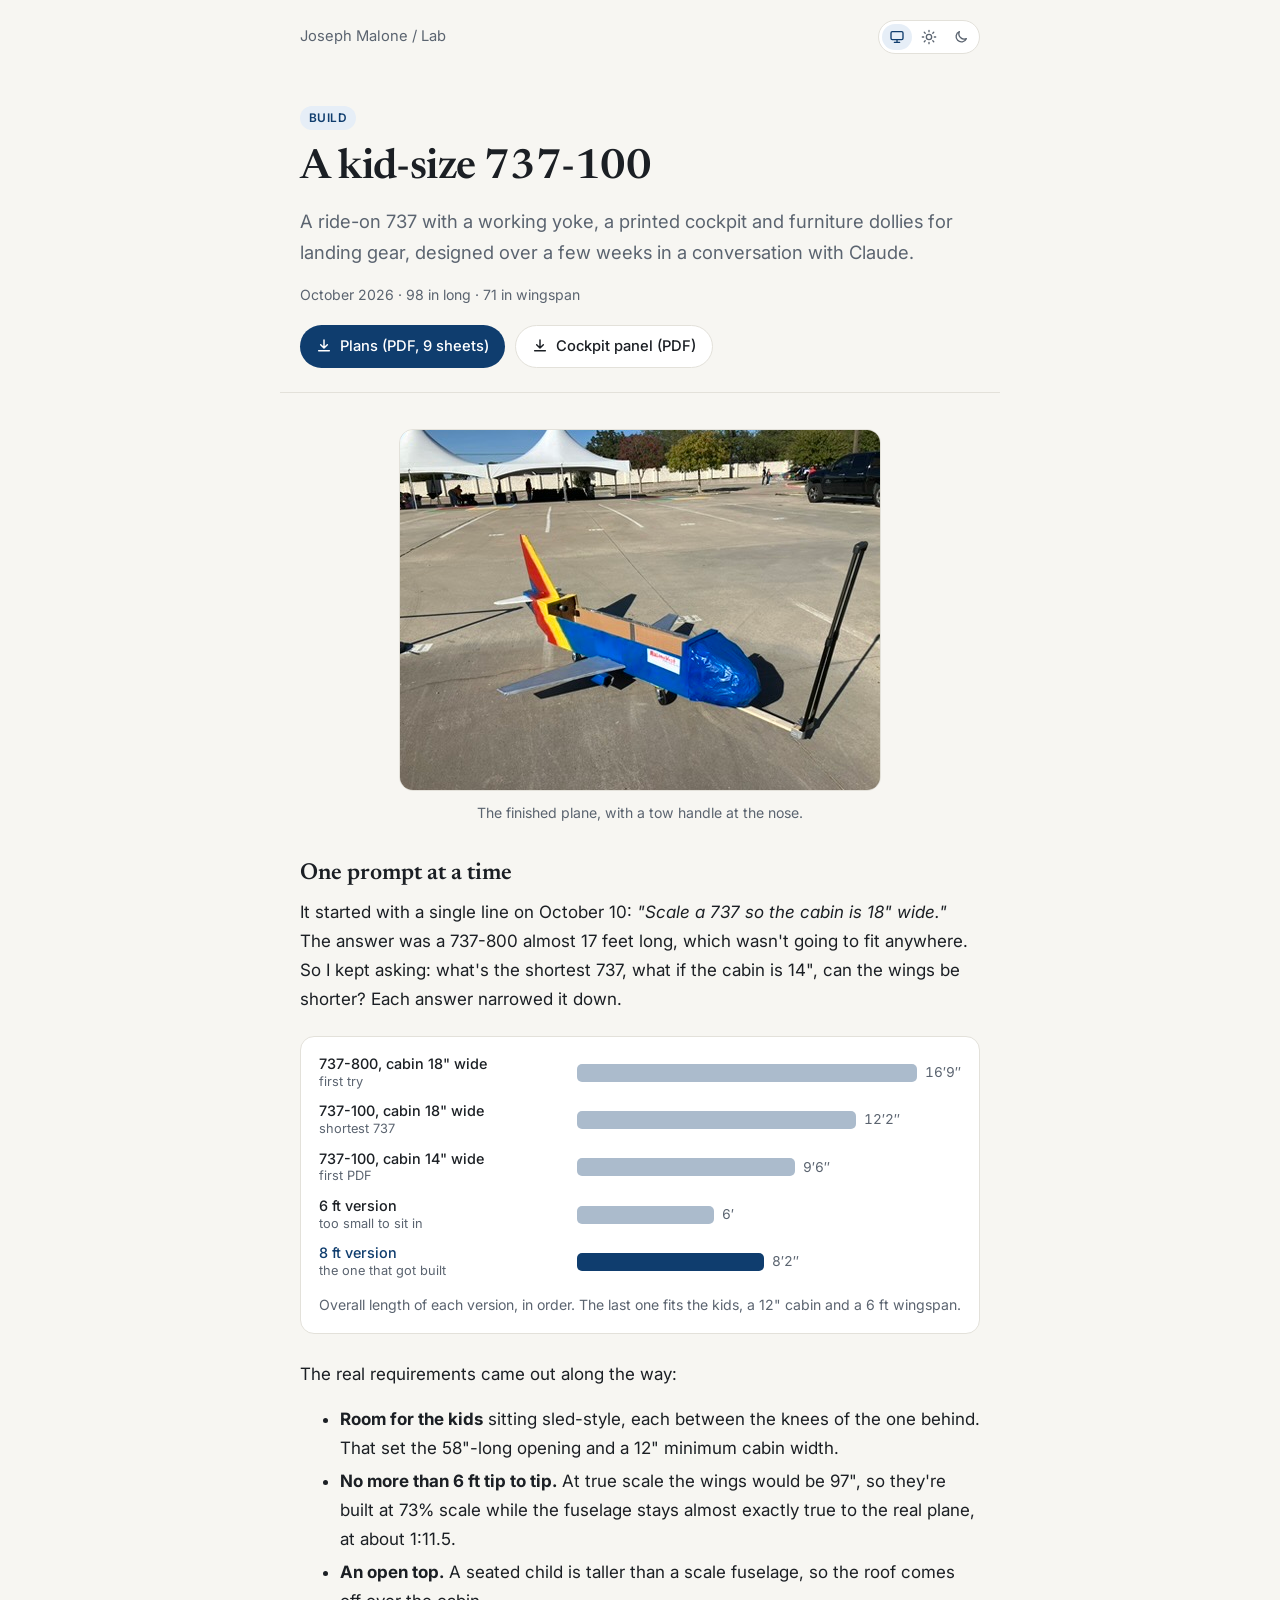
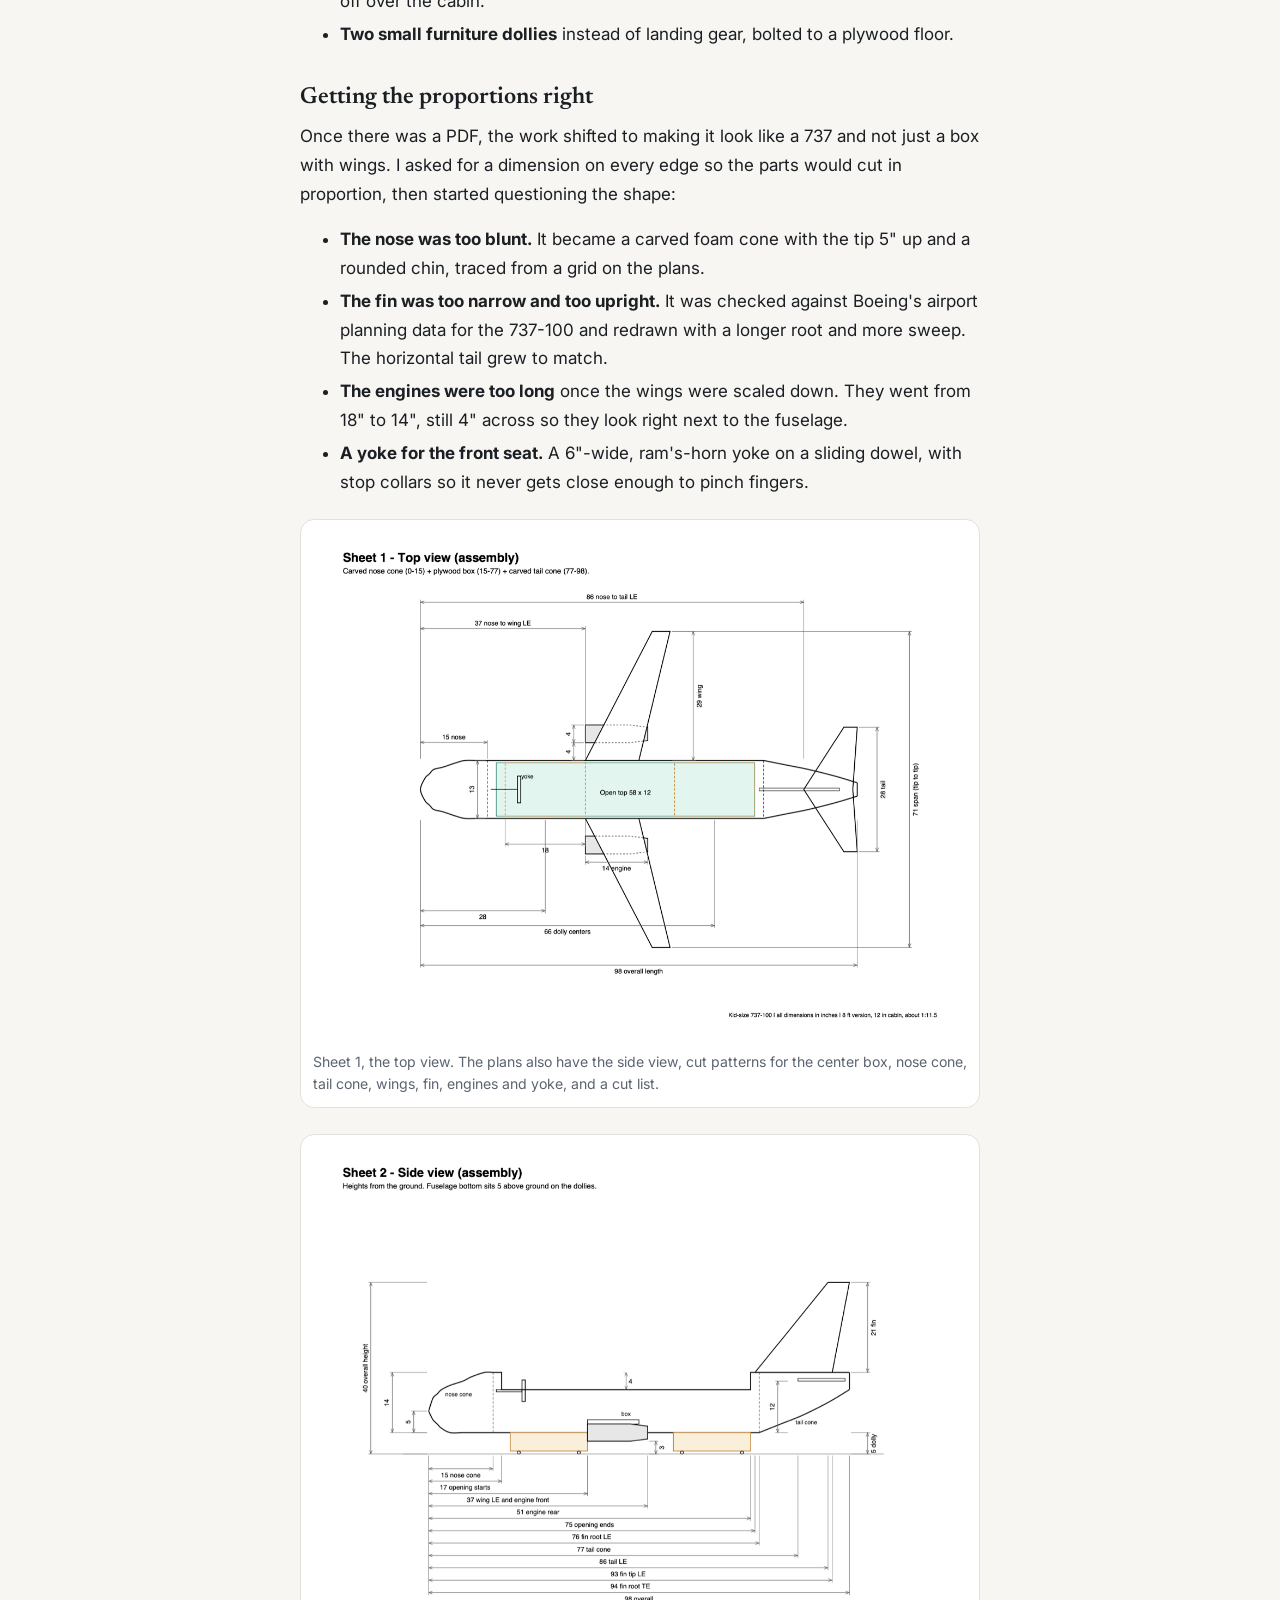
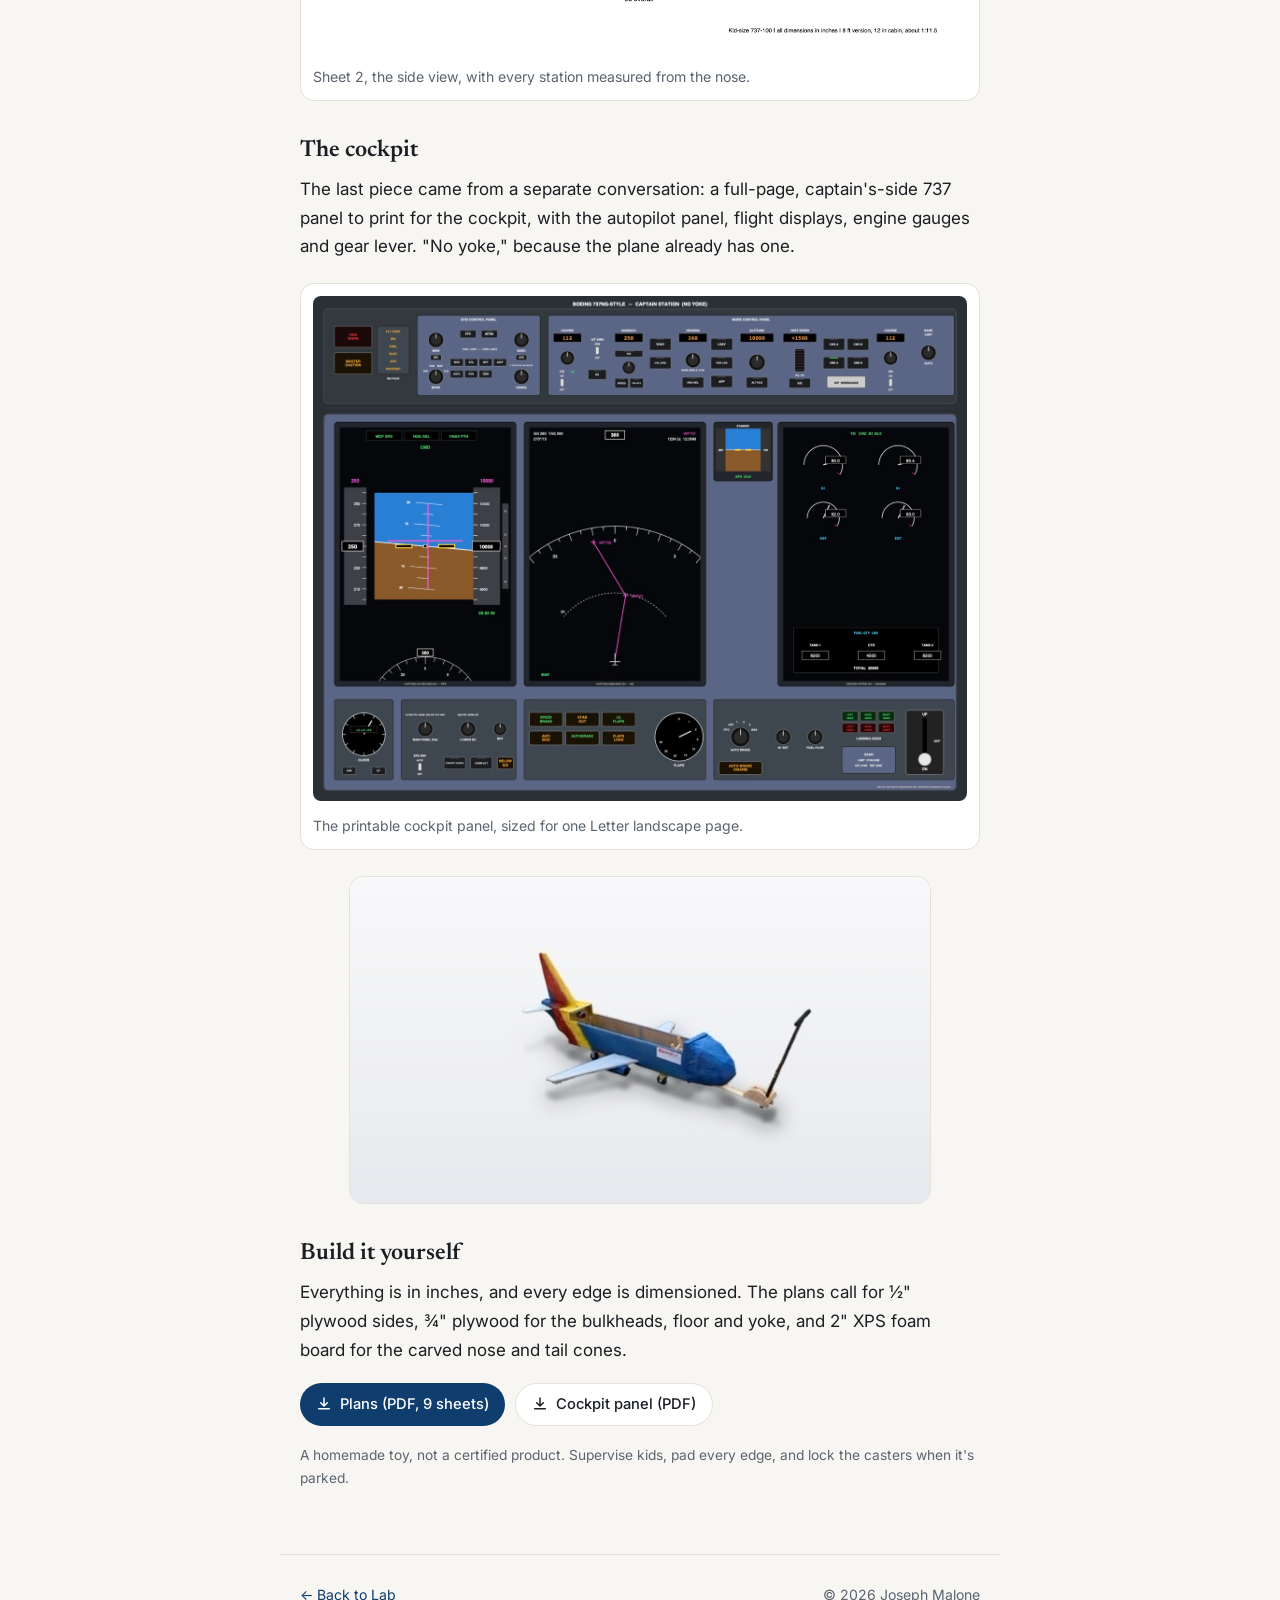
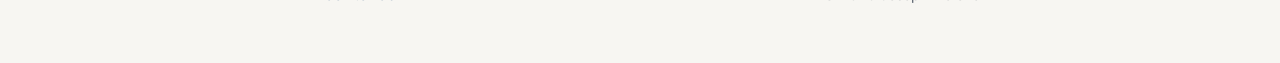
==== lab/737-kid-plane/index.html @ 70c7a02d "Add Lab entry: a kid-size 737-100 - Story of designing a ride-on 737-100 with Claude, from first pro" ====
<!doctype html>
<html lang="en">
<head>
<meta charset="utf-8">
<meta name="viewport" content="width=device-width, initial-scale=1">
<title>A kid-size 737-100 — Joseph Malone</title>
<meta name="description" content="Designing a rolling, ride-on 737-100 for kids in a conversation with Claude, from first prompt to 9-sheet plans to the finished plane.">
<link rel="canonical" href="https://josephmalone.com/lab/737-kid-plane/">
<meta property="og:type" content="article">
<meta property="og:title" content="A kid-size 737-100">
<meta property="og:description" content="Designing a rolling, ride-on 737-100 for kids in a conversation with Claude, from first prompt to 9-sheet plans to the finished plane.">
<meta property="og:url" content="https://josephmalone.com/lab/737-kid-plane/">
<meta property="og:image" content="https://josephmalone.com/lab/737-kid-plane/plane-lot.jpg">
<meta name="twitter:card" content="summary_large_image">
<meta name="theme-color" content="#0f3d6e">
<script>try{var t=localStorage.getItem("theme");if(t==="light"||t==="dark")document.documentElement.setAttribute("data-theme",t)}catch(e){}</script>
<script src="/theme.js" defer></script>
<link rel="icon" href="/favicon.ico" sizes="32x32">
<link rel="apple-touch-icon" href="/apple-touch-icon.png">
<link rel="preconnect" href="https://fonts.googleapis.com">
<link rel="preconnect" href="https://fonts.gstatic.com" crossorigin>
<link href="https://fonts.googleapis.com/css2?family=Newsreader:opsz,wght@6..72,500;6..72,600&family=Inter:wght@400;500;600&display=swap" rel="stylesheet">
<link rel="stylesheet" href="/lab/lab.css">
</head>
<body>

<nav class="wrap top"><span><a href="/">Joseph Malone</a> / <a href="/#lab">Lab</a></span><div data-theme-switch></div></nav>

<header class="wrap">
  <span class="tag">Build</span>
  <h1>A kid-size 737-100</h1>
  <p class="dek">A ride-on 737 with a working yoke, a printed cockpit and furniture dollies for landing gear, designed over a few weeks in a conversation with Claude.</p>
  <p class="meta">October 2026 · 98 in long · 71 in wingspan</p>
  <div class="btn-row">
    <a class="btn" href="/lab/737-kid-plane/737-100-kid-plane-8ft.pdf" download><svg viewBox="0 0 24 24" aria-hidden="true"><path d="M12 3v12m0 0-5-5m5 5 5-5M4 19h16" fill="none" stroke="currentColor" stroke-width="2.2" stroke-linecap="round" stroke-linejoin="round"/></svg>Plans (PDF, 9 sheets)</a>
    <a class="btn ghost" href="/lab/737-kid-plane/737-captain-panel.pdf" download><svg viewBox="0 0 24 24" aria-hidden="true"><path d="M12 3v12m0 0-5-5m5 5 5-5M4 19h16" fill="none" stroke="currentColor" stroke-width="2.2" stroke-linecap="round" stroke-linejoin="round"/></svg>Cockpit panel (PDF)</a>
  </div>
</header>

<article class="wrap">
  <figure class="photo">
    <img src="/lab/737-kid-plane/plane-lot.jpg" alt="The finished kid-size 737 on a parking lot: blue fuselage, a red, orange and yellow tail, grey wings and engines, an open cabin and a black tow handle at the nose" width="480" height="360">
    <figcaption>The finished plane, with a tow handle at the nose.</figcaption>
  </figure>

  <h2>One prompt at a time</h2>
  <p>It started with a single line on October 10: <em>"Scale a 737 so the cabin is 18" wide."</em> The answer was a 737-800 almost 17 feet long, which wasn't going to fit anywhere. So I kept asking: what's the shortest 737, what if the cabin is 14", can the wings be shorter? Each answer narrowed it down.</p>

  <figure class="fig">
    <div class="bars"><div class="bar-row"><span class="bar-label">737-800, cabin 18" wide<small>first try</small></span><span class="bar-track"><span class="bar" style="width:100.0%"></span><span class="bar-val">16′9″</span></span></div><div class="bar-row"><span class="bar-label">737-100, cabin 18" wide<small>shortest 737</small></span><span class="bar-track"><span class="bar" style="width:72.6%"></span><span class="bar-val">12′2″</span></span></div><div class="bar-row"><span class="bar-label">737-100, cabin 14" wide<small>first PDF</small></span><span class="bar-track"><span class="bar" style="width:56.7%"></span><span class="bar-val">9′6″</span></span></div><div class="bar-row"><span class="bar-label">6 ft version<small>too small to sit in</small></span><span class="bar-track"><span class="bar" style="width:35.8%"></span><span class="bar-val">6′</span></span></div><div class="bar-row final"><span class="bar-label">8 ft version<small>the one that got built</small></span><span class="bar-track"><span class="bar" style="width:48.8%"></span><span class="bar-val">8′2″</span></span></div></div>
    <figcaption>Overall length of each version, in order. The last one fits the kids, a 12" cabin and a 6 ft wingspan.</figcaption>
  </figure>

  <p>The real requirements came out along the way:</p>
  <ul>
    <li><strong>Room for the kids</strong> sitting sled-style, each between the knees of the one behind. That set the 58"-long opening and a 12" minimum cabin width.</li>
    <li><strong>No more than 6 ft tip to tip.</strong> At true scale the wings would be 97", so they're built at 73% scale while the fuselage stays almost exactly true to the real plane, at about 1:11.5.</li>
    <li><strong>An open top.</strong> A seated child is taller than a scale fuselage, so the roof comes off over the cabin.</li>
    <li><strong>Two small furniture dollies</strong> instead of landing gear, bolted to a plywood floor.</li>
  </ul>

  <h2>Getting the proportions right</h2>
  <p>Once there was a PDF, the work shifted to making it look like a 737 and not just a box with wings. I asked for a dimension on every edge so the parts would cut in proportion, then started questioning the shape:</p>
  <ul>
    <li><strong>The nose was too blunt.</strong> It became a carved foam cone with the tip 5" up and a rounded chin, traced from a grid on the plans.</li>
    <li><strong>The fin was too narrow and too upright.</strong> It was checked against Boeing's airport planning data for the 737-100 and redrawn with a longer root and more sweep. The horizontal tail grew to match.</li>
    <li><strong>The engines were too long</strong> once the wings were scaled down. They went from 18" to 14", still 4" across so they look right next to the fuselage.</li>
    <li><strong>A yoke for the front seat.</strong> A 6"-wide, ram's-horn yoke on a sliding dowel, with stop collars so it never gets close enough to pinch fingers.</li>
  </ul>

  <figure class="fig sheet">
    <img src="/lab/737-kid-plane/sheet-1.png" alt="Sheet 1 of the plans: top view of the kid-size 737 with every dimension in inches" width="1200" height="927" loading="lazy">
    <figcaption>Sheet 1, the top view. The plans also have the side view, cut patterns for the center box, nose cone, tail cone, wings, fin, engines and yoke, and a cut list.</figcaption>
  </figure>
  <figure class="fig sheet">
    <img src="/lab/737-kid-plane/sheet-2.png" alt="Sheet 2 of the plans: side view showing heights from the ground, the dollies and stations along the fuselage" width="1200" height="927" loading="lazy">
    <figcaption>Sheet 2, the side view, with every station measured from the nose.</figcaption>
  </figure>

  <h2>The cockpit</h2>
  <p>The last piece came from a separate conversation: a full-page, captain's-side 737 panel to print for the cockpit, with the autopilot panel, flight displays, engine gauges and gear lever. "No yoke," because the plane already has one.</p>
  <figure class="fig sheet">
    <img src="/lab/737-kid-plane/cockpit-panel.jpg" alt="Printable 737-style captain's instrument panel with autopilot controls, flight displays, engine gauges, flaps and landing gear lever" width="1400" height="1081" loading="lazy">
    <figcaption>The printable cockpit panel, sized for one Letter landscape page.</figcaption>
  </figure>

  <figure class="photo">
    <img src="/lab/737-kid-plane/plane-studio.jpg" alt="The finished kid-size 737 seen from above and behind, with the open cabin, wings, engines and tow handle" width="580" height="326" loading="lazy">
  </figure>

  <h2>Build it yourself</h2>
  <p>Everything is in inches, and every edge is dimensioned. The plans call for ½" plywood sides, ¾" plywood for the bulkheads, floor and yoke, and 2" XPS foam board for the carved nose and tail cones.</p>
  <div class="btn-row">
    <a class="btn" href="/lab/737-kid-plane/737-100-kid-plane-8ft.pdf" download><svg viewBox="0 0 24 24" aria-hidden="true"><path d="M12 3v12m0 0-5-5m5 5 5-5M4 19h16" fill="none" stroke="currentColor" stroke-width="2.2" stroke-linecap="round" stroke-linejoin="round"/></svg>Plans (PDF, 9 sheets)</a>
    <a class="btn ghost" href="/lab/737-kid-plane/737-captain-panel.pdf" download><svg viewBox="0 0 24 24" aria-hidden="true"><path d="M12 3v12m0 0-5-5m5 5 5-5M4 19h16" fill="none" stroke="currentColor" stroke-width="2.2" stroke-linecap="round" stroke-linejoin="round"/></svg>Cockpit panel (PDF)</a>
  </div>
  <p class="fine">A homemade toy, not a certified product. Supervise kids, pad every edge, and lock the casters when it's parked.</p>
</article>

<footer class="wrap">
  <a href="/#lab">← Back to Lab</a>
  <span>© 2026 Joseph Malone</span>
</footer>

</body>
</html>
---- lab/lab.css ----
/* Shared styles for every page under /lab/ */
:root{
  --bg:#f7f6f2; --surface:#ffffff; --ink:#1b1f24; --muted:#5b6470; --line:#e3e1da;
  --accent:#0f3d6e; --accent-ink:#ffffff; --accent-soft:#e6eef7; --code-bg:#efede6;
  --ok-bg:#e3f4e8; --ok-ink:#1d6b38; --ok-line:#8fcca3; --bad-bg:#fbe9e7; --bad-ink:#a3362b; --bad-line:#e3a59d;
}
:root{color-scheme:light}
:root[data-theme="dark"]{--bg:#111418;--surface:#181c21;--ink:#e8eaed;--muted:#9aa3ad;--line:#2a3038;--accent:#7fb2ea;--accent-ink:#0d1520;--accent-soft:#1a2633;--code-bg:#1b2027;--ok-bg:#173323;--ok-ink:#7fd39b;--ok-line:#2f6b45;--bad-bg:#3a1d1a;--bad-ink:#f19a8f;--bad-line:#7a3a32;color-scheme:dark}
@media (prefers-color-scheme: dark){:root:not([data-theme="light"]){--bg:#111418;--surface:#181c21;--ink:#e8eaed;--muted:#9aa3ad;--line:#2a3038;--accent:#7fb2ea;--accent-ink:#0d1520;--accent-soft:#1a2633;--code-bg:#1b2027;--ok-bg:#173323;--ok-ink:#7fd39b;--ok-line:#2f6b45;--bad-bg:#3a1d1a;--bad-ink:#f19a8f;--bad-line:#7a3a32;color-scheme:dark}}
*{box-sizing:border-box}
html{-webkit-text-size-adjust:100%}
body{margin:0;background:var(--bg);color:var(--ink);font:17px/1.7 Inter,system-ui,-apple-system,"Segoe UI",Roboto,sans-serif;-webkit-font-smoothing:antialiased}
a{color:var(--accent);text-decoration:none}
a:hover{text-decoration:underline}
.wrap{max-width:720px;margin:0 auto;padding:0 20px}
h1,h2,h3{font-family:Newsreader,Georgia,serif;font-weight:600;line-height:1.2;margin:0}

.top{display:flex;justify-content:space-between;align-items:center;gap:12px;padding-top:20px;padding-bottom:8px;font-size:.92rem;color:var(--muted)}
.top a{color:var(--muted)}
.top a:hover{color:var(--accent)}

header.wrap{padding-top:40px;padding-bottom:24px;border-bottom:1px solid var(--line)}
.tag{display:inline-block;font-size:.74rem;font-weight:600;letter-spacing:.04em;text-transform:uppercase;padding:2px 9px;border-radius:999px;background:var(--accent-soft);color:var(--accent);margin-bottom:14px}
header h1{font-size:clamp(1.9rem,5vw,2.6rem);letter-spacing:-.01em}
.dek{font-size:1.15rem;color:var(--muted);margin:12px 0 0}
.meta{font-size:.88rem;color:var(--muted);margin-top:14px}

article.wrap{padding-top:12px;padding-bottom:48px}
article h2{font-size:1.45rem;margin:36px 0 10px}
article p,article ul,article ol{margin:0 0 16px}
article li{margin:4px 0}
article code{font:.88em ui-monospace,SFMono-Regular,Menlo,monospace;background:var(--code-bg);padding:1px 6px;border-radius:5px}
article blockquote{margin:0 0 16px;padding:4px 0 4px 18px;border-left:3px solid var(--accent);color:var(--muted)}

footer.wrap{padding-top:28px;padding-bottom:56px;border-top:1px solid var(--line);color:var(--muted);font-size:.88rem;display:flex;justify-content:space-between;flex-wrap:wrap;gap:8px}

/* Buttons */
.btn{display:inline-flex;align-items:center;gap:8px;margin-top:18px;padding:8px 16px;border-radius:999px;background:var(--accent);color:var(--accent-ink);font-size:.92rem;font-weight:500}
.btn:hover{text-decoration:none;opacity:.9}
.btn svg{width:16px;height:16px;fill:currentColor}

/* Figures */
.fig{margin:22px 0 26px;padding:18px;background:var(--surface);border:1px solid var(--line);border-radius:14px}
.fig figcaption{margin-top:14px;font-size:.88rem;line-height:1.55;color:var(--muted)}

/* Figure: candidate intersection */
.fig1{display:flex;flex-wrap:wrap;gap:22px;align-items:center}
.sgrid{width:100%;max-width:250px;flex:0 0 auto}
.sgrid .cell{fill:var(--surface);stroke:var(--line);stroke-width:1}
.sgrid .hl-row,.sgrid .hl-col,.sgrid .hl-box{fill:color-mix(in srgb,var(--accent) 16%,var(--surface))}
.sgrid .hl-box.hl-row,.sgrid .hl-box.hl-col{fill:color-mix(in srgb,var(--accent) 26%,var(--surface))}
.sgrid .target{fill:var(--accent);stroke:var(--accent)}
.sgrid .thick{stroke:var(--ink);stroke-width:2;opacity:.7}
.sgrid text{font:600 15px Inter,system-ui,sans-serif;text-anchor:middle;fill:var(--ink)}
.sgrid .q{fill:var(--accent-ink);font-size:17px}
.sets{flex:1 1 220px;display:flex;flex-direction:column;gap:12px}
.set .lbl{display:block;font-size:.78rem;text-transform:uppercase;letter-spacing:.06em;color:var(--muted);margin-bottom:5px}
.chips{display:flex;gap:6px;flex-wrap:wrap}
.chip{display:inline-grid;place-items:center;width:30px;height:30px;border-radius:8px;border:1px solid var(--line);font-weight:600;font-size:.95rem;color:var(--muted);background:var(--bg)}
.chip.keep{background:var(--accent);border-color:var(--accent);color:var(--accent-ink)}
.result{padding-top:12px;border-top:1px dashed var(--line);font-size:.98rem}
.result .chip{width:26px;height:26px;margin:0 2px;vertical-align:middle}

/* Figure: flow */
.flow{list-style:none;margin:0;padding:0;counter-reset:none}
.flow .node{display:flex;gap:14px;align-items:flex-start;position:relative;padding:12px 14px;border:1px solid var(--line);border-radius:12px;background:var(--bg);margin:0}
.flow .node + .node{margin-top:22px}
.flow .node + .node::before{content:"";position:absolute;left:28px;top:-23px;height:22px;border-left:2px solid var(--line)}
.flow .node + .node::after{content:"";position:absolute;left:24px;top:-7px;border:5px solid transparent;border-top-color:var(--line)}
.flow .n{flex:0 0 auto;display:grid;place-items:center;width:28px;height:28px;border-radius:50%;background:var(--accent-soft);color:var(--accent);font-weight:600;font-size:.88rem}
.flow .node > div{font-size:.95rem;line-height:1.55}
.flow .stuck{border-color:var(--accent)}
.branch{display:block;width:max-content;max-width:100%;margin-top:7px;padding:2px 10px;border-radius:999px;font-size:.82rem;font-weight:600}
.branch.ok{background:var(--ok-bg);color:var(--ok-ink)}
.branch.bad{background:var(--bad-bg);color:var(--bad-ink)}
.branch.loop{background:var(--accent-soft);color:var(--accent)}

/* Figure: search tree */
.tree{width:100%;max-width:520px;height:auto;display:block;margin:0 auto}
.tree .edges path{fill:none;stroke:var(--muted);stroke-width:1.6}
.tree .ahead{fill:var(--muted)}
.tree .lbls text{font:500 13px Inter,system-ui,sans-serif;fill:var(--muted)}
.tree .tn{fill:var(--bg);stroke:var(--line);stroke-width:1.5}
.tree .tn.stuck{stroke:var(--accent)}
.tree .tn.bad{fill:var(--bad-bg);stroke:var(--bad-line)}
.tree .tn.ok{fill:var(--ok-bg);stroke:var(--ok-line)}
.tree .nodes text{font:600 14px Inter,system-ui,sans-serif;text-anchor:middle;fill:var(--ink)}

/* Tables */
.table-wrap{overflow-x:auto;margin:0 0 16px;border:1px solid var(--line);border-radius:12px}
table{width:100%;border-collapse:collapse;font-size:.9rem;font-variant-numeric:tabular-nums}
th,td{padding:9px 12px;text-align:left;white-space:nowrap;border-bottom:1px solid var(--line)}
th{font-weight:600;font-size:.8rem;text-transform:uppercase;letter-spacing:.04em;color:var(--muted);background:var(--surface)}
tbody tr:last-child td{border-bottom:none}
td.ok{color:var(--ok-ink);font-weight:600}
td.bad{color:var(--bad-ink);font-weight:600}

/* Photos and plan sheets */
.btn-row{display:flex;flex-wrap:wrap;gap:10px;margin-top:18px}
.btn-row .btn{margin-top:0}
.btn.ghost{background:var(--surface);color:var(--ink);border:1px solid var(--line)}
.btn.ghost:hover{border-color:var(--accent);color:var(--accent);opacity:1}
.photo{margin:24px 0 28px;text-align:center}
.photo img{display:block;width:auto;max-width:100%;height:auto;margin:0 auto;border-radius:14px;border:1px solid var(--line)}
.photo figcaption{margin-top:10px;font-size:.88rem;color:var(--muted)}
.fig.sheet{padding:12px}
.fig.sheet img{display:block;width:100%;height:auto;border-radius:8px;background:#fff}
.fine{font-size:.86rem;color:var(--muted);margin-top:18px}

/* Bar chart */
.bars{display:flex;flex-direction:column;gap:12px}
.bar-row{display:grid;grid-template-columns:minmax(150px,38%) 1fr;gap:14px;align-items:center}
.bar-label{font-size:.9rem;font-weight:500;line-height:1.3}
.bar-label small{display:block;font-weight:400;font-size:.8rem;color:var(--muted)}
.bar-track{display:flex;align-items:center;gap:8px}
.bar{display:block;height:18px;border-radius:5px;background:color-mix(in srgb,var(--accent) 35%,var(--surface))}
.bar-row.final .bar{background:var(--accent)}
.bar-row.final .bar-label{color:var(--accent)}
.bar-val{font-size:.85rem;font-variant-numeric:tabular-nums;color:var(--muted);white-space:nowrap}
@media (max-width:520px){.bar-row{grid-template-columns:1fr;gap:4px}}
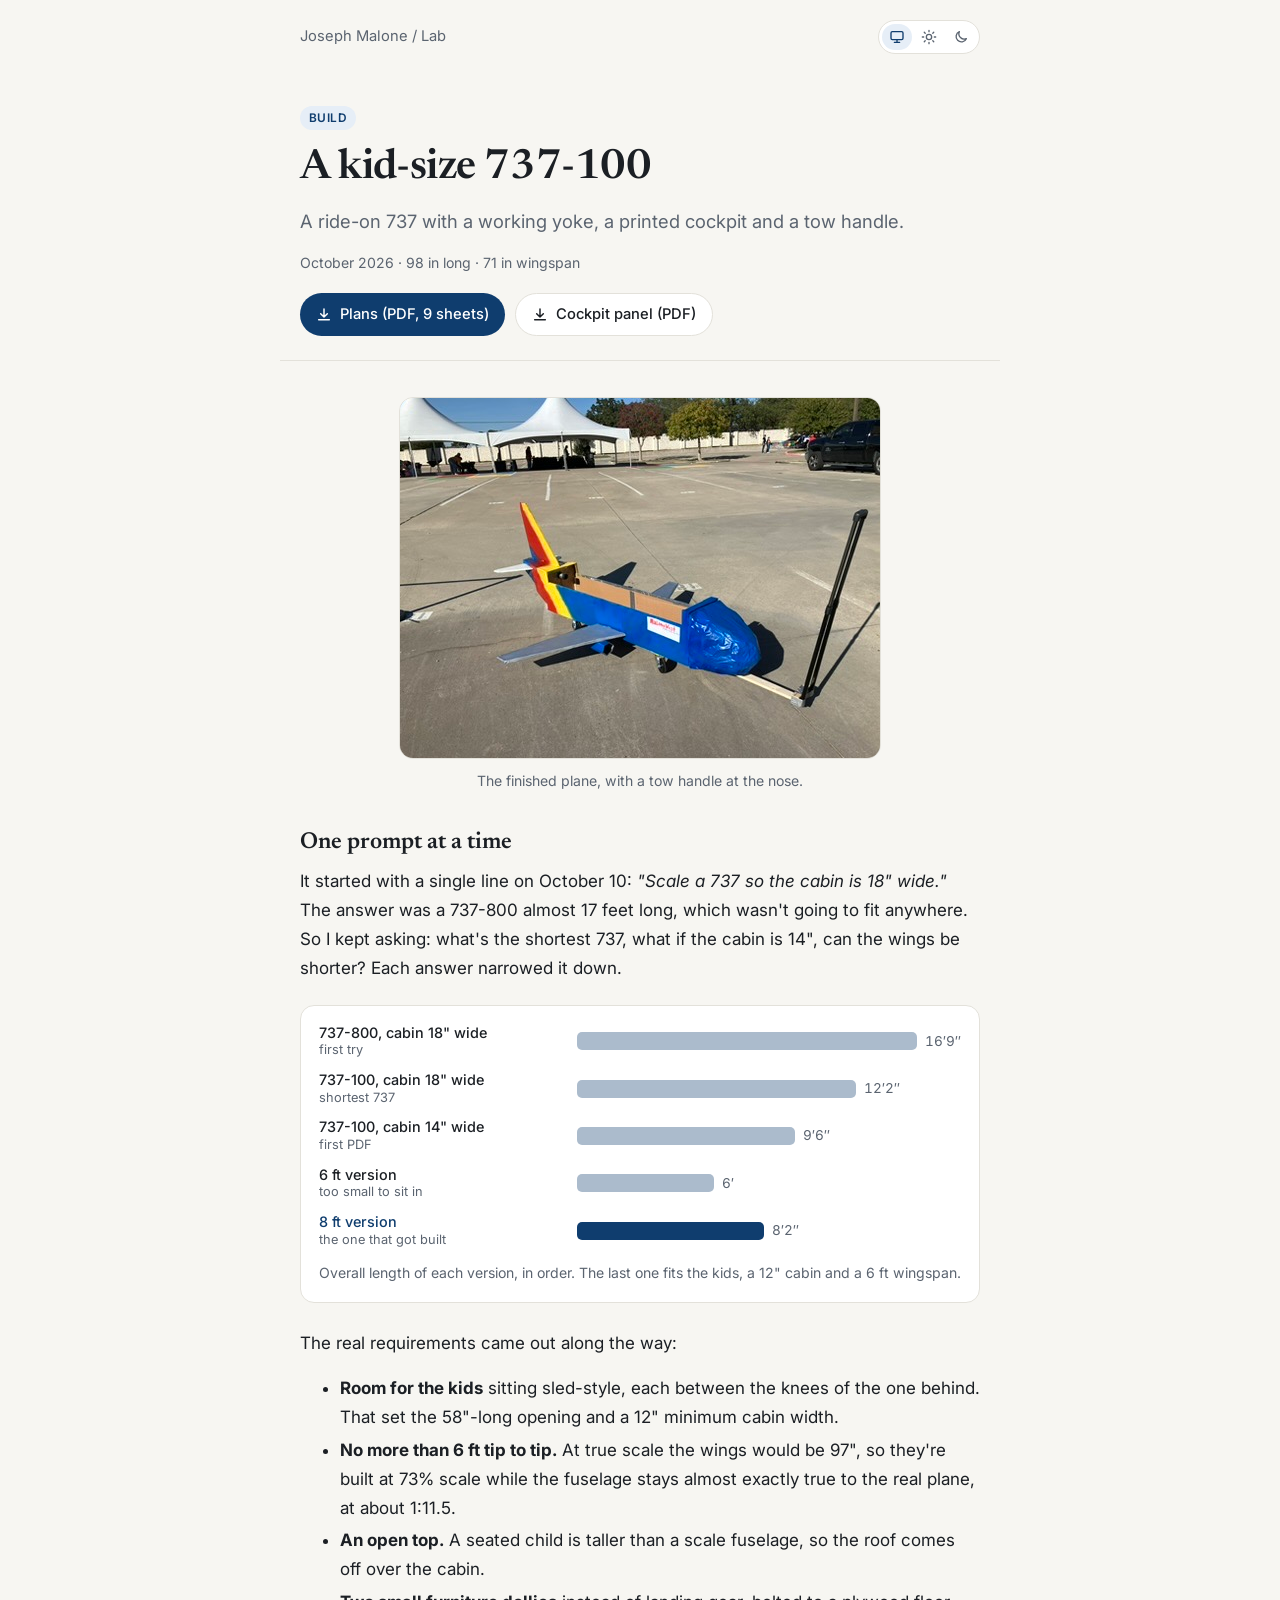
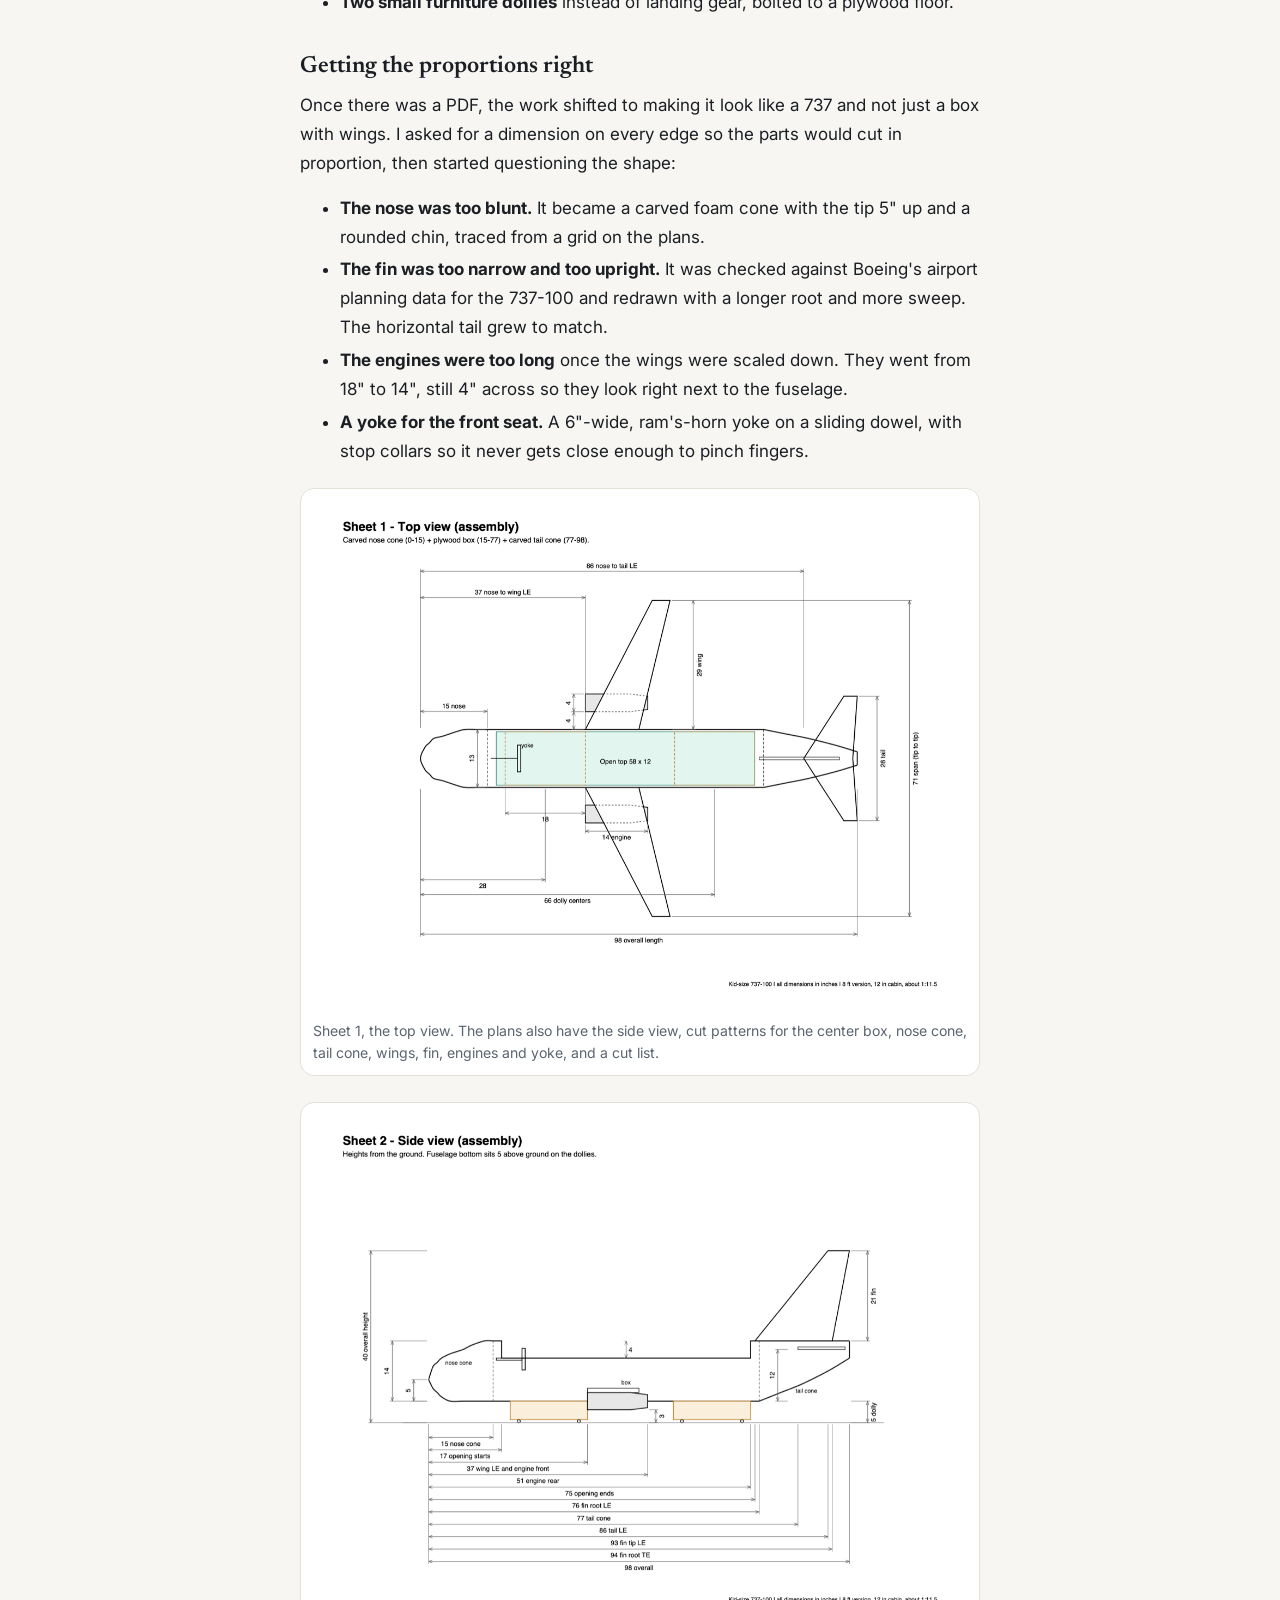
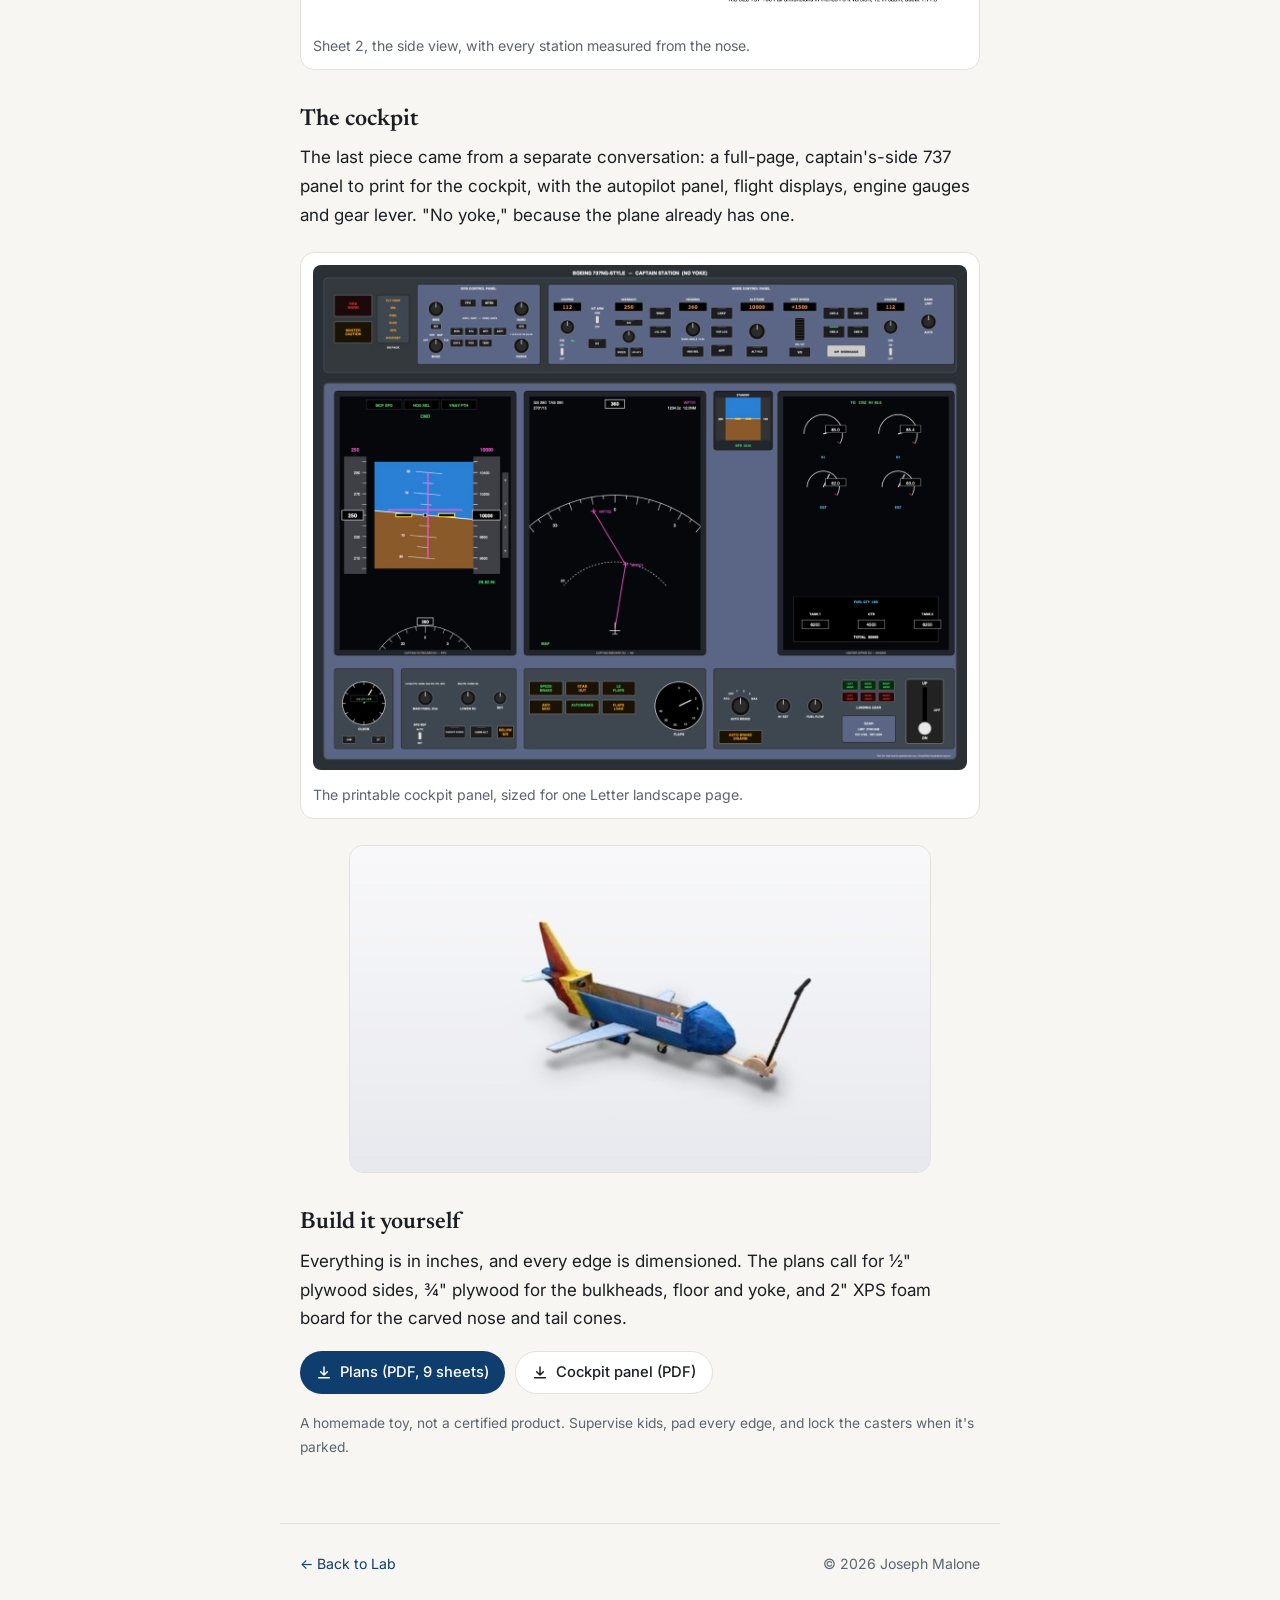
==== commit 5ea19cd4: "737 page: subtitle mentions the tow handle Co-Authored-By: Claude Opus 5.5 <noreply@anthropic.com>" ====
--- a/lab/737-kid-plane/index.html
+++ b/lab/737-kid-plane/index.html
@@ -29,7 +29,7 @@
 <header class="wrap">
   <span class="tag">Build</span>
   <h1>A kid-size 737-100</h1>
-  <p class="dek">A ride-on 737 with a working yoke, a printed cockpit and furniture dollies for landing gear, designed over a few weeks in a conversation with Claude.</p>
+  <p class="dek">A ride-on 737 with a working yoke, a printed cockpit and a tow handle.</p>
   <p class="meta">October 2026 · 98 in long · 71 in wingspan</p>
   <div class="btn-row">
     <a class="btn" href="/lab/737-kid-plane/737-100-kid-plane-8ft.pdf" download><svg viewBox="0 0 24 24" aria-hidden="true"><path d="M12 3v12m0 0-5-5m5 5 5-5M4 19h16" fill="none" stroke="currentColor" stroke-width="2.2" stroke-linecap="round" stroke-linejoin="round"/></svg>Plans (PDF, 9 sheets)</a>
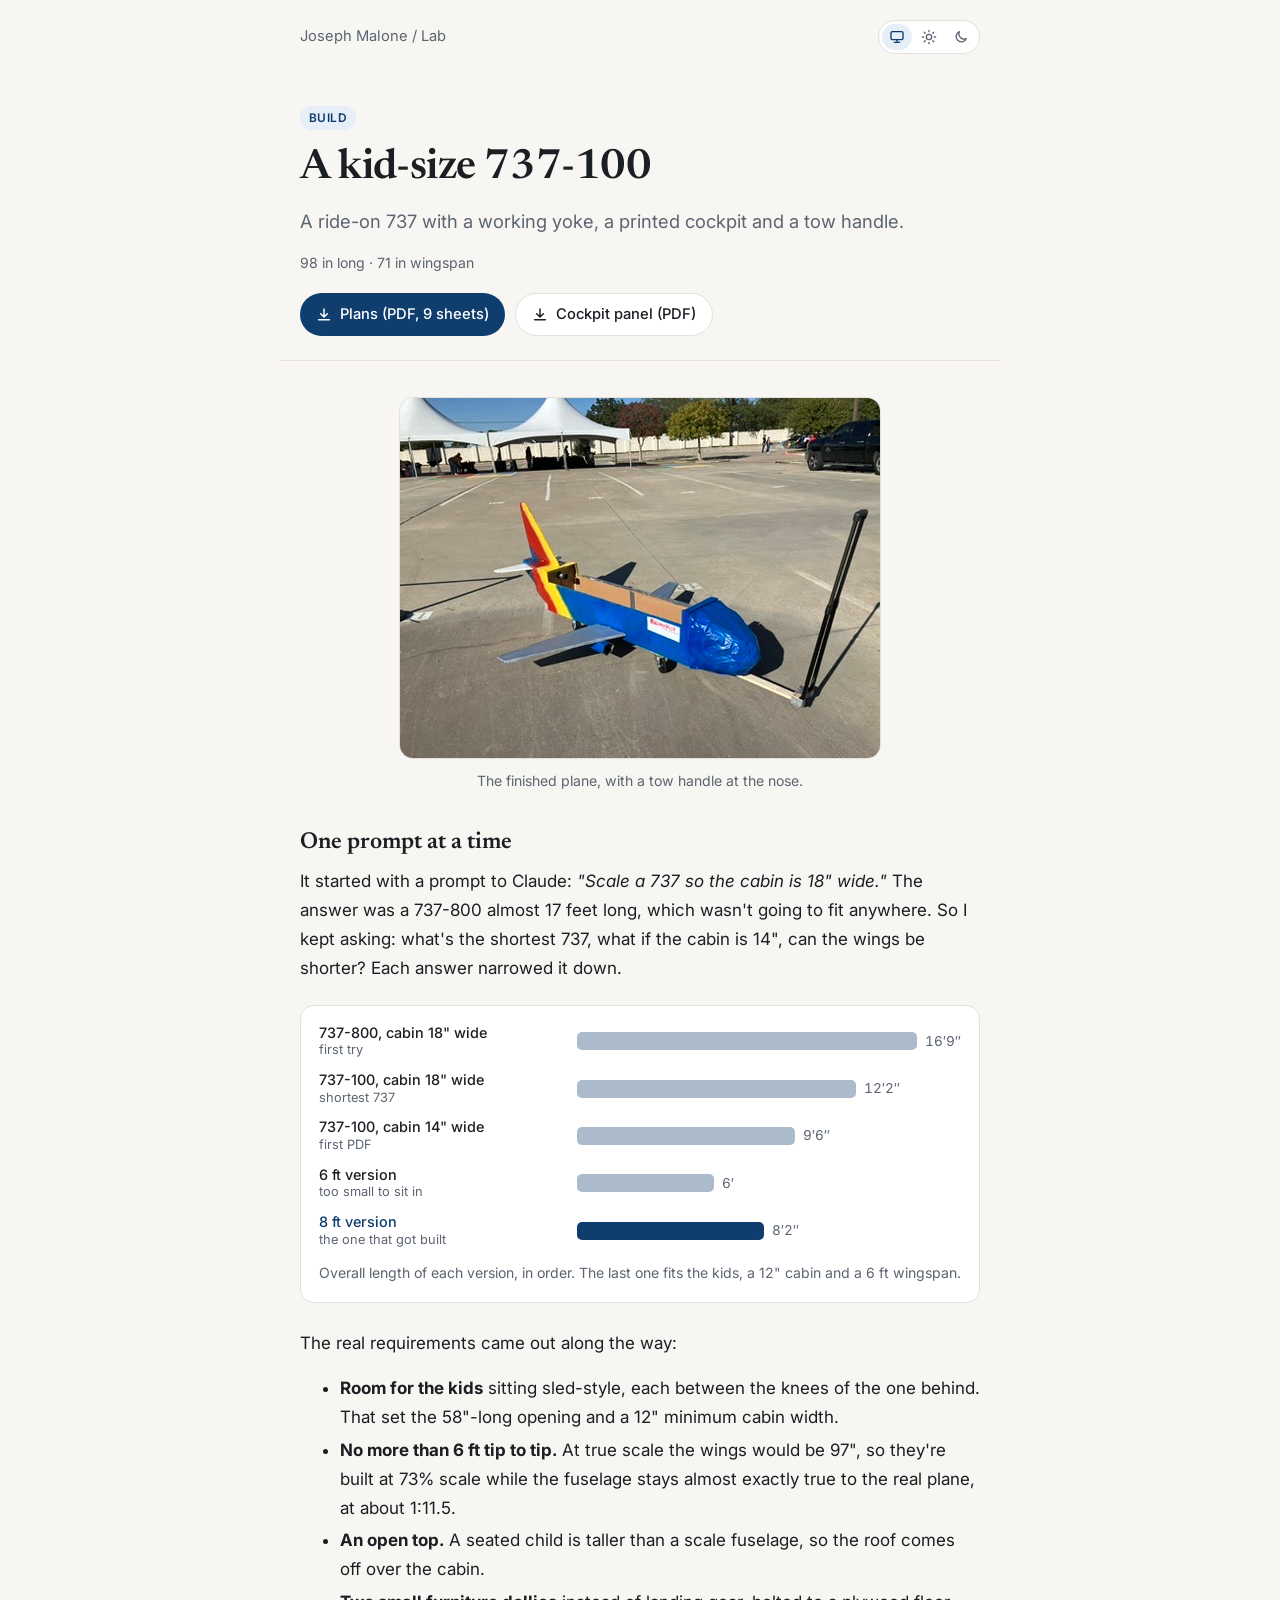
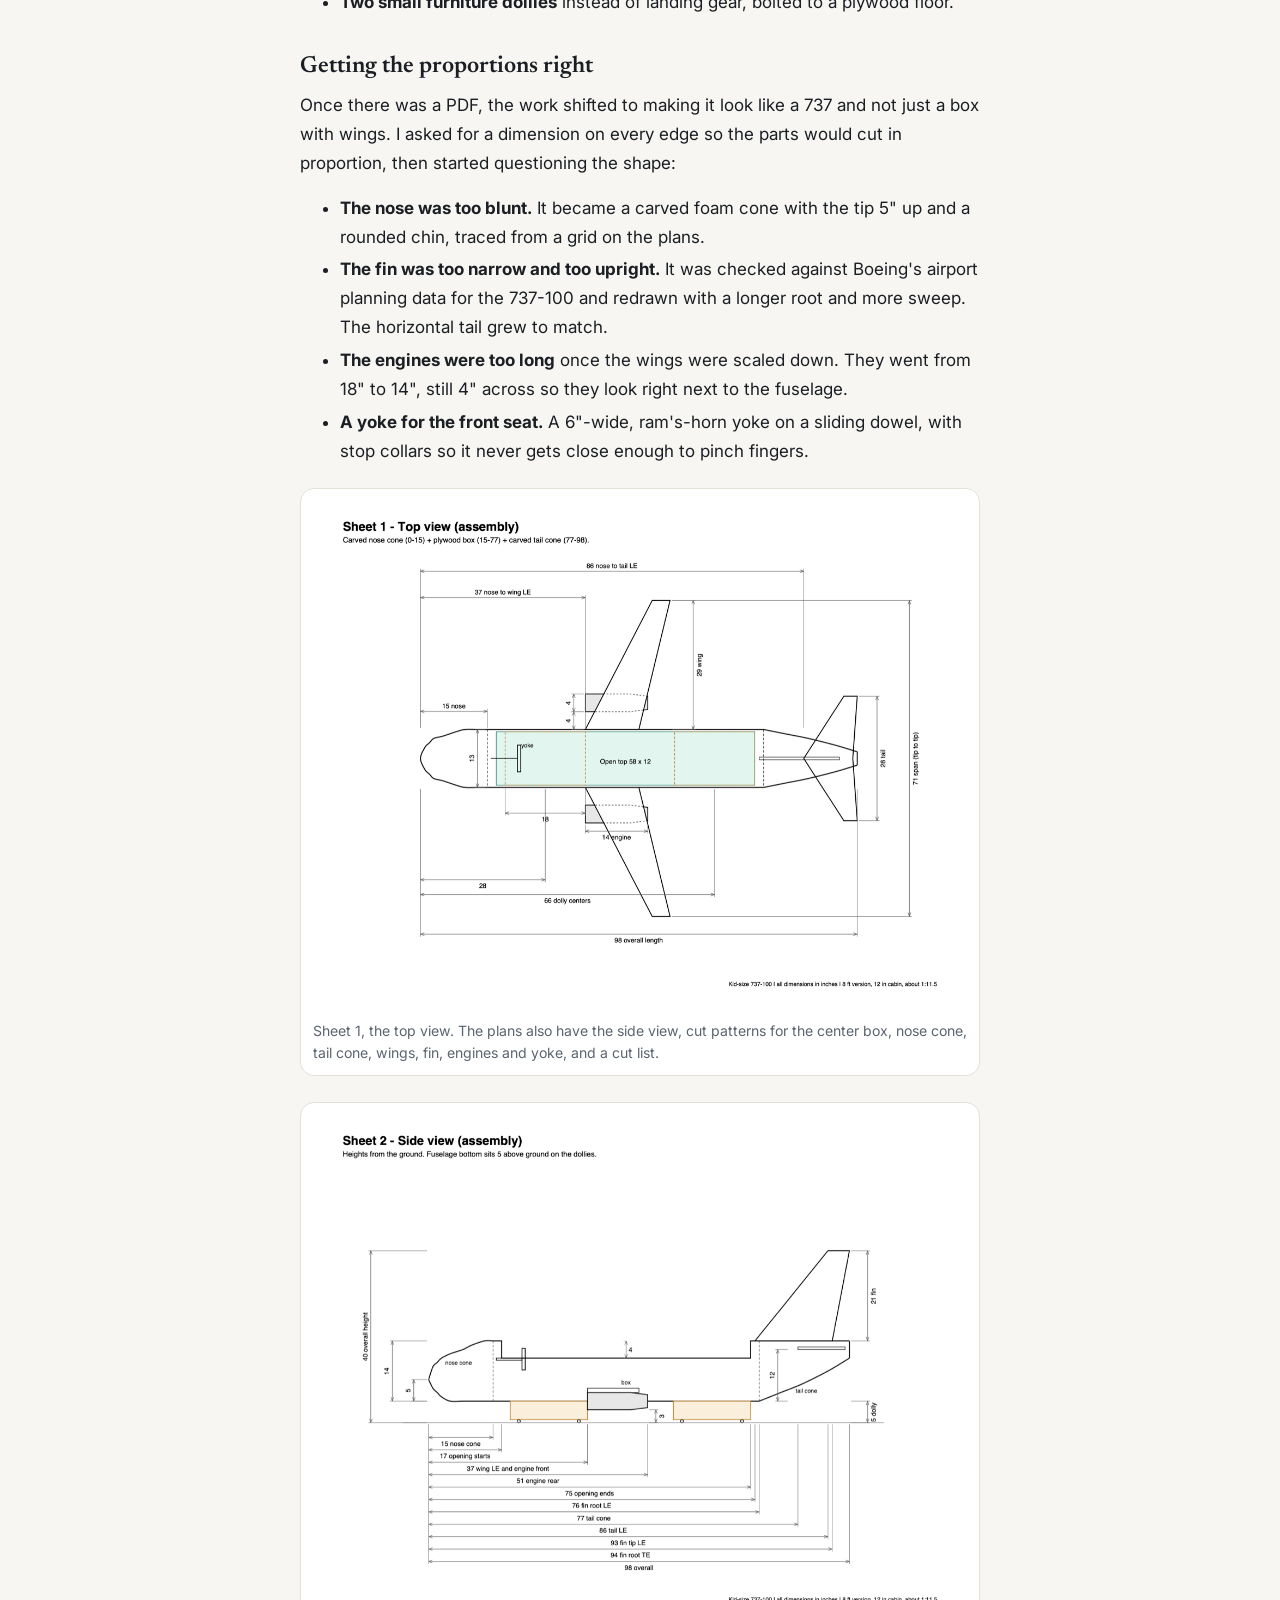
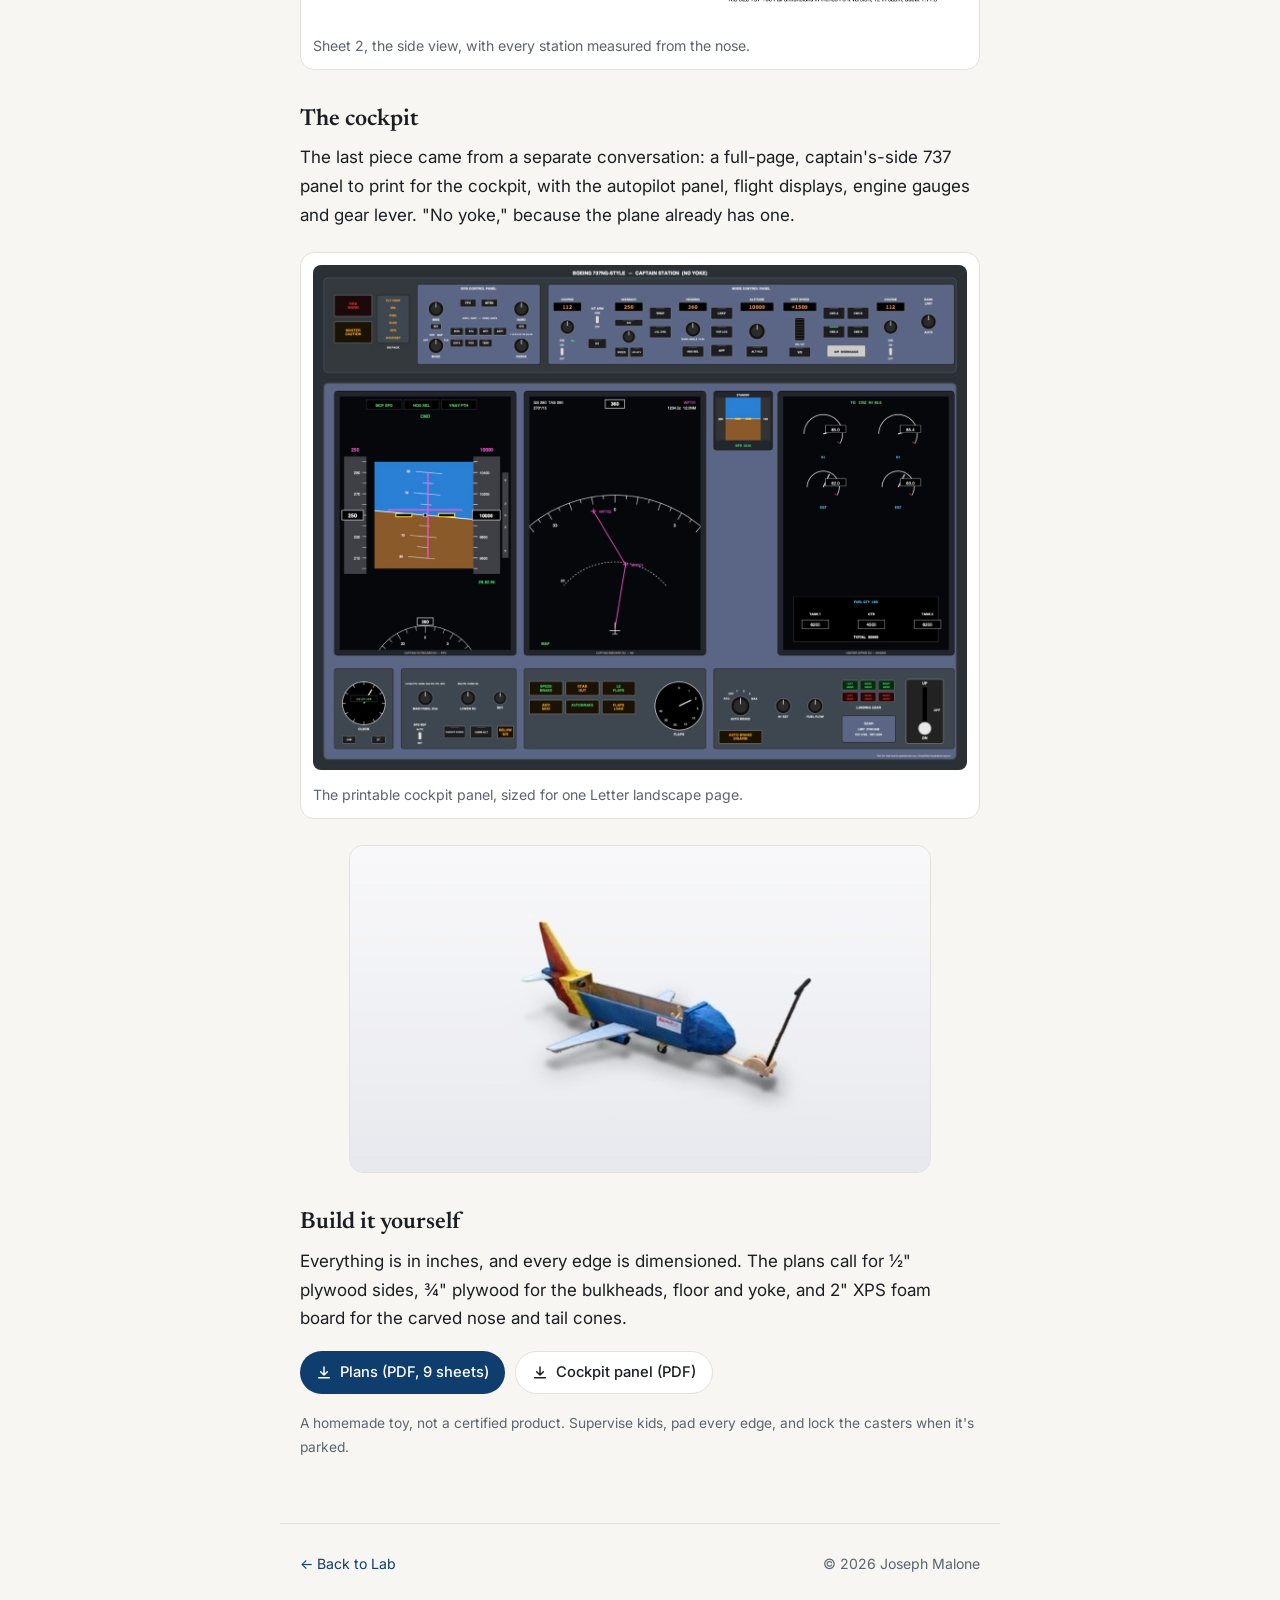
==== commit 28c8b589: "Drop dates from Lab articles; 737 opens with the prompt to Claude Co-Authored-By: Claude Opus 5.5 <n" ====
--- a/lab/737-kid-plane/index.html
+++ b/lab/737-kid-plane/index.html
@@ -30,7 +30,7 @@
   <span class="tag">Build</span>
   <h1>A kid-size 737-100</h1>
   <p class="dek">A ride-on 737 with a working yoke, a printed cockpit and a tow handle.</p>
-  <p class="meta">October 2026 · 98 in long · 71 in wingspan</p>
+  <p class="meta">98 in long · 71 in wingspan</p>
   <div class="btn-row">
     <a class="btn" href="/lab/737-kid-plane/737-100-kid-plane-8ft.pdf" download><svg viewBox="0 0 24 24" aria-hidden="true"><path d="M12 3v12m0 0-5-5m5 5 5-5M4 19h16" fill="none" stroke="currentColor" stroke-width="2.2" stroke-linecap="round" stroke-linejoin="round"/></svg>Plans (PDF, 9 sheets)</a>
     <a class="btn ghost" href="/lab/737-kid-plane/737-captain-panel.pdf" download><svg viewBox="0 0 24 24" aria-hidden="true"><path d="M12 3v12m0 0-5-5m5 5 5-5M4 19h16" fill="none" stroke="currentColor" stroke-width="2.2" stroke-linecap="round" stroke-linejoin="round"/></svg>Cockpit panel (PDF)</a>
@@ -44,7 +44,7 @@
   </figure>
 
   <h2>One prompt at a time</h2>
-  <p>It started with a single line on October 10: <em>"Scale a 737 so the cabin is 18" wide."</em> The answer was a 737-800 almost 17 feet long, which wasn't going to fit anywhere. So I kept asking: what's the shortest 737, what if the cabin is 14", can the wings be shorter? Each answer narrowed it down.</p>
+  <p>It started with a prompt to Claude: <em>"Scale a 737 so the cabin is 18" wide."</em> The answer was a 737-800 almost 17 feet long, which wasn't going to fit anywhere. So I kept asking: what's the shortest 737, what if the cabin is 14", can the wings be shorter? Each answer narrowed it down.</p>
 
   <figure class="fig">
     <div class="bars"><div class="bar-row"><span class="bar-label">737-800, cabin 18" wide<small>first try</small></span><span class="bar-track"><span class="bar" style="width:100.0%"></span><span class="bar-val">16′9″</span></span></div><div class="bar-row"><span class="bar-label">737-100, cabin 18" wide<small>shortest 737</small></span><span class="bar-track"><span class="bar" style="width:72.6%"></span><span class="bar-val">12′2″</span></span></div><div class="bar-row"><span class="bar-label">737-100, cabin 14" wide<small>first PDF</small></span><span class="bar-track"><span class="bar" style="width:56.7%"></span><span class="bar-val">9′6″</span></span></div><div class="bar-row"><span class="bar-label">6 ft version<small>too small to sit in</small></span><span class="bar-track"><span class="bar" style="width:35.8%"></span><span class="bar-val">6′</span></span></div><div class="bar-row final"><span class="bar-label">8 ft version<small>the one that got built</small></span><span class="bar-track"><span class="bar" style="width:48.8%"></span><span class="bar-val">8′2″</span></span></div></div>
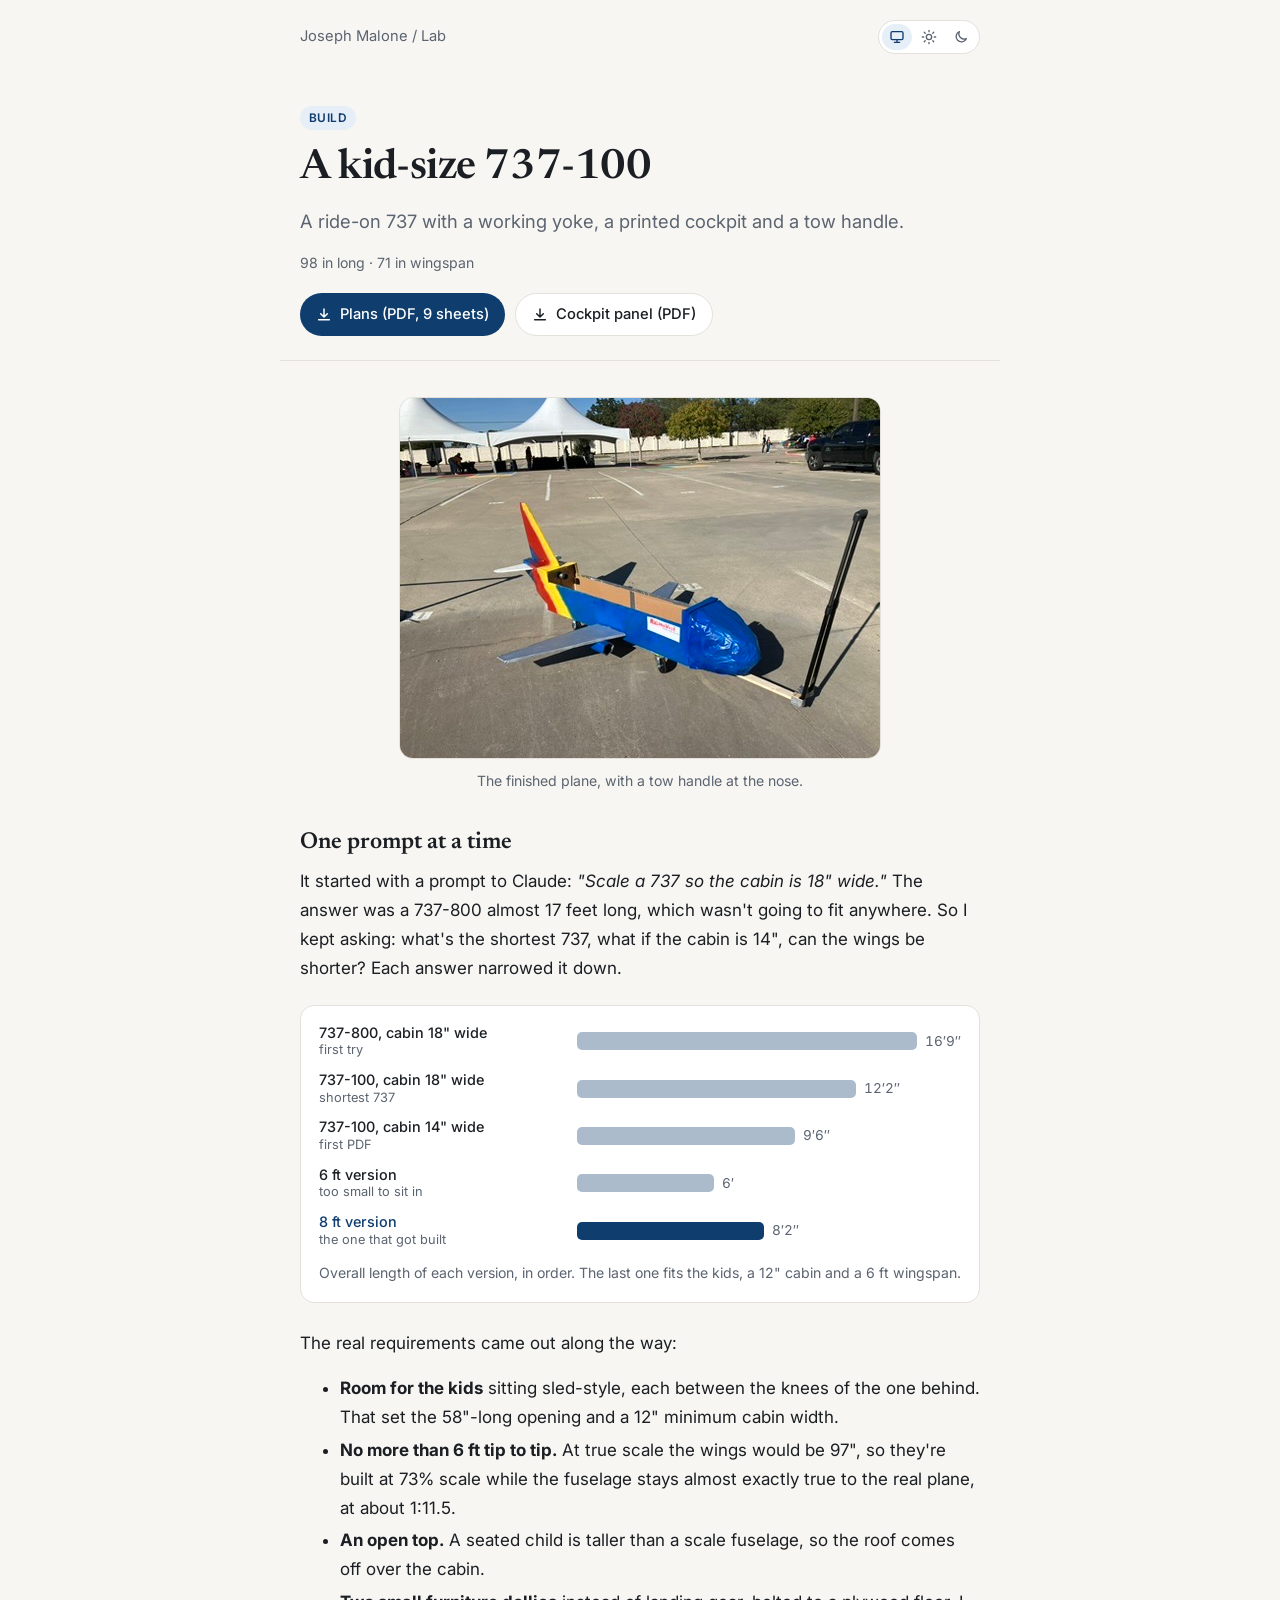
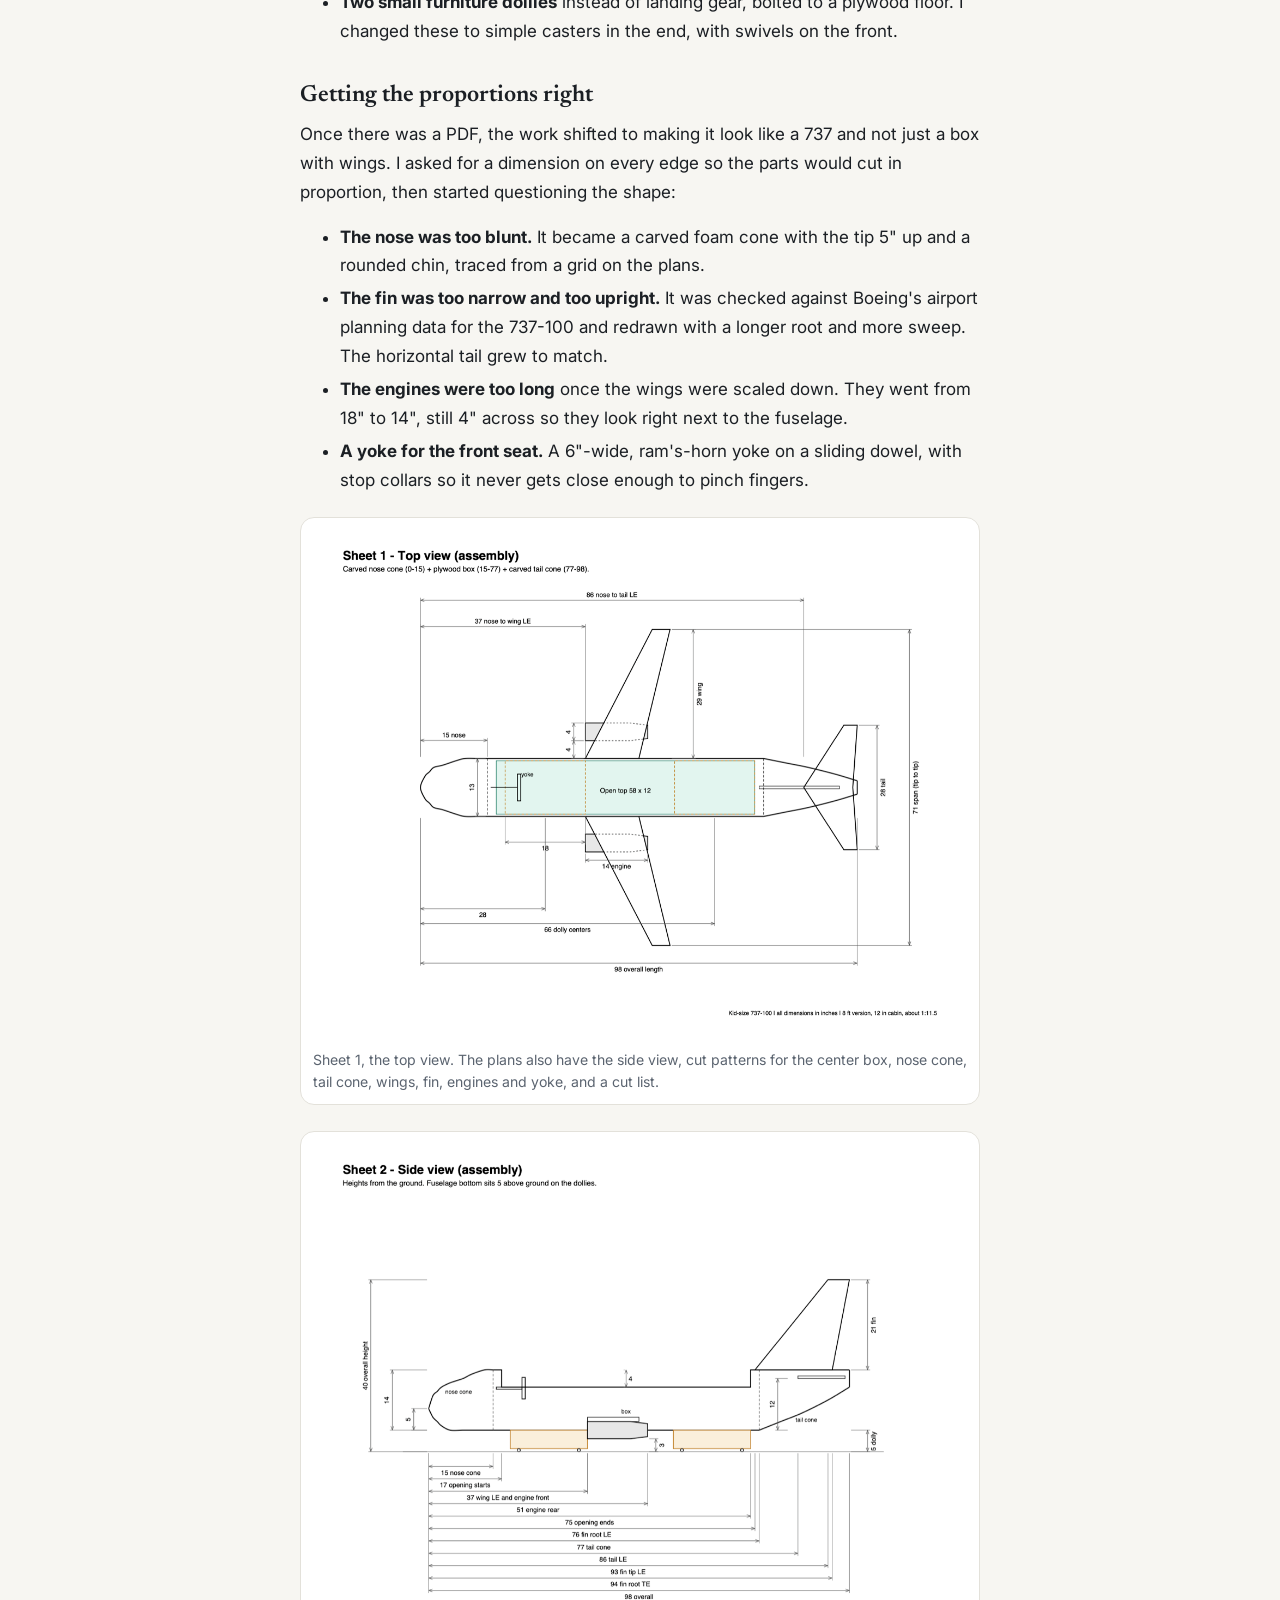
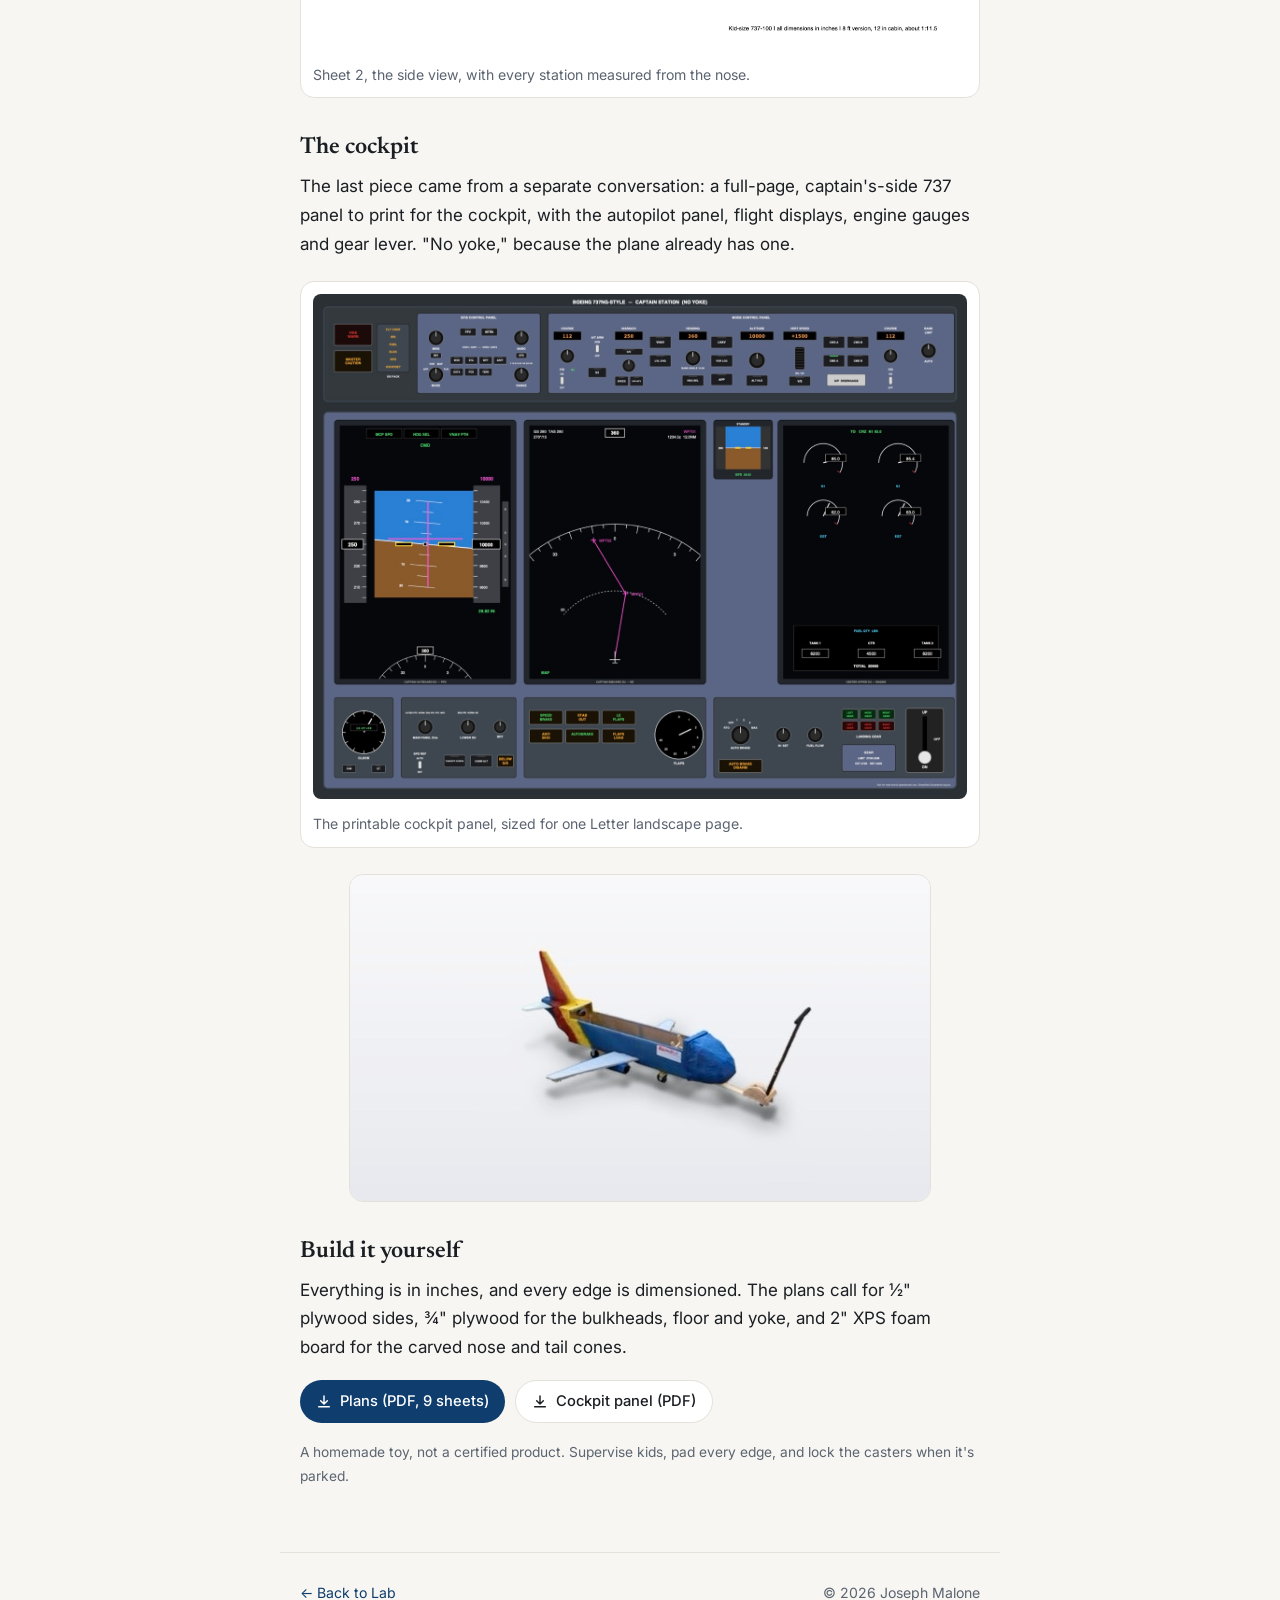
==== commit 4c94c8f9: "737 page: note the switch from dollies to casters Co-Authored-By: Claude Opus 5.5 <noreply@anthropic" ====
--- a/lab/737-kid-plane/index.html
+++ b/lab/737-kid-plane/index.html
@@ -56,7 +56,7 @@
     <li><strong>Room for the kids</strong> sitting sled-style, each between the knees of the one behind. That set the 58"-long opening and a 12" minimum cabin width.</li>
     <li><strong>No more than 6 ft tip to tip.</strong> At true scale the wings would be 97", so they're built at 73% scale while the fuselage stays almost exactly true to the real plane, at about 1:11.5.</li>
     <li><strong>An open top.</strong> A seated child is taller than a scale fuselage, so the roof comes off over the cabin.</li>
-    <li><strong>Two small furniture dollies</strong> instead of landing gear, bolted to a plywood floor.</li>
+    <li><strong>Two small furniture dollies</strong> instead of landing gear, bolted to a plywood floor. I changed these to simple casters in the end, with swivels on the front.</li>
   </ul>
 
   <h2>Getting the proportions right</h2>
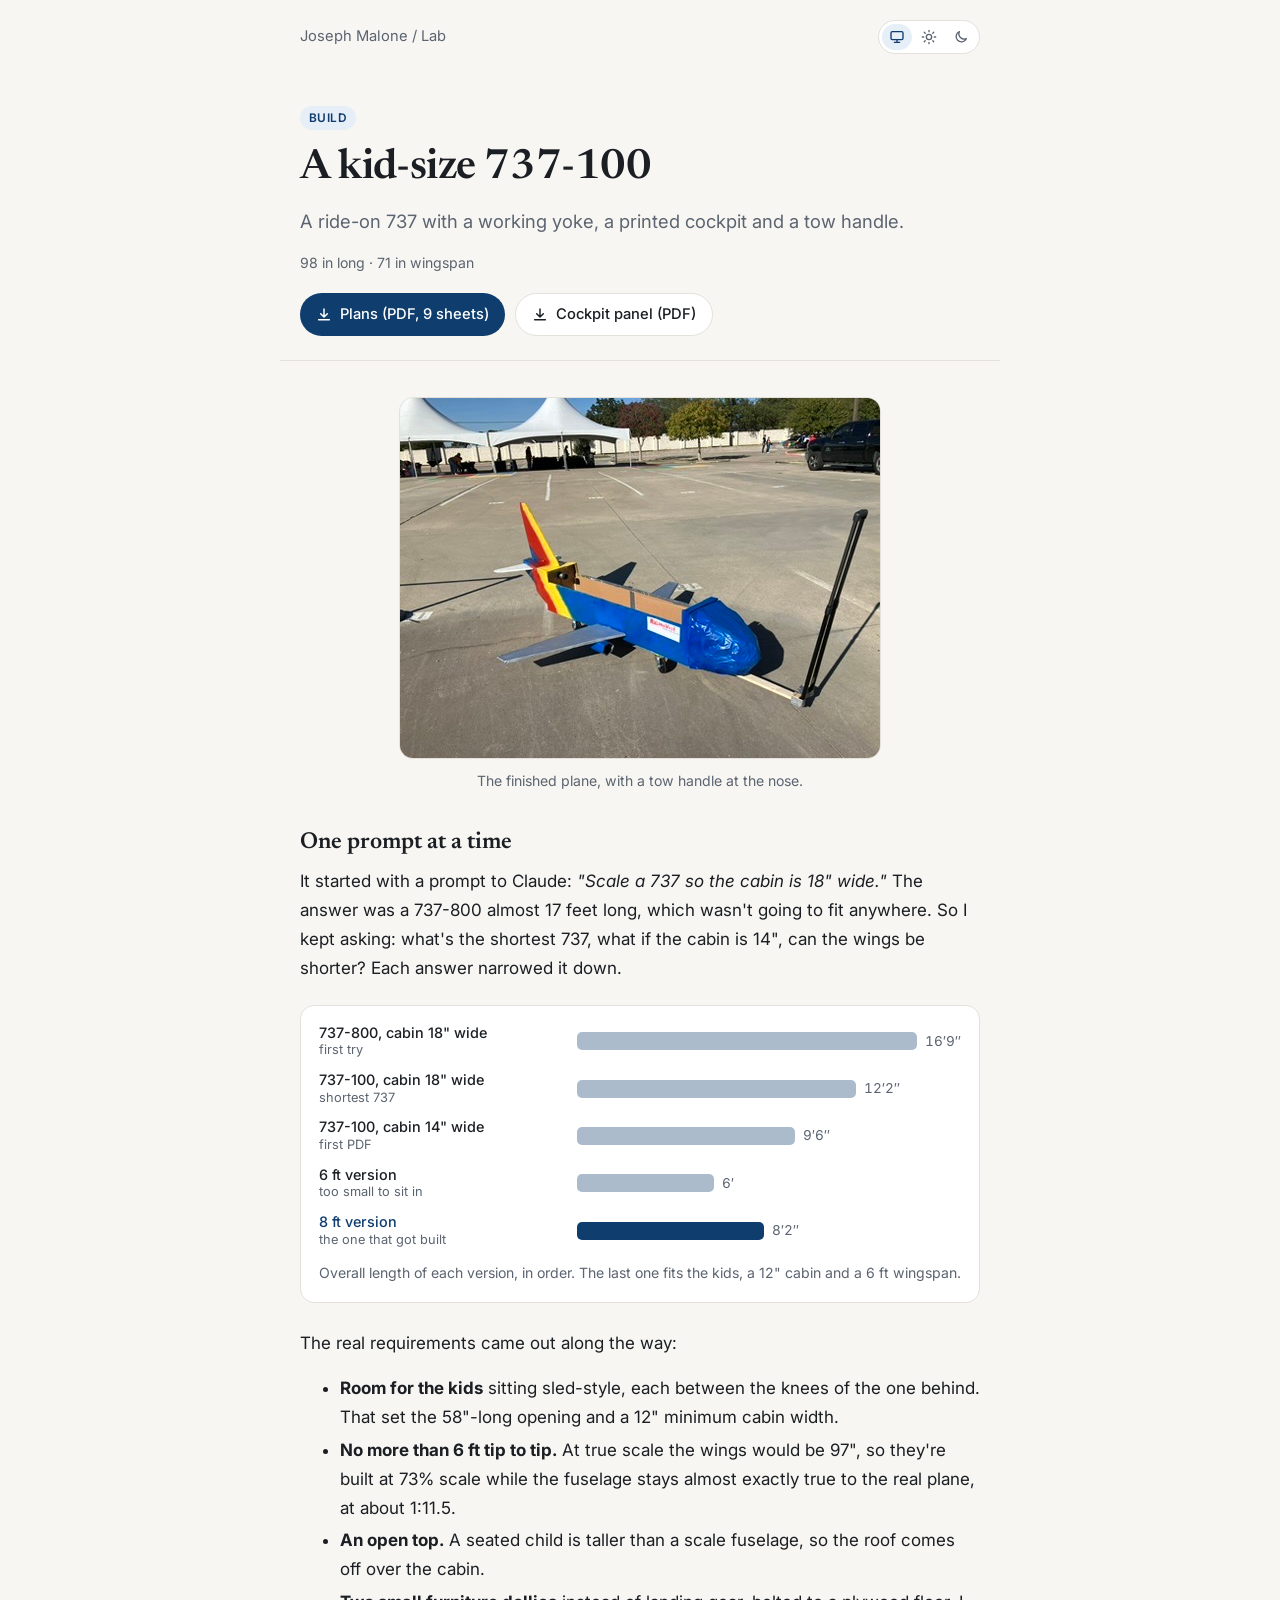
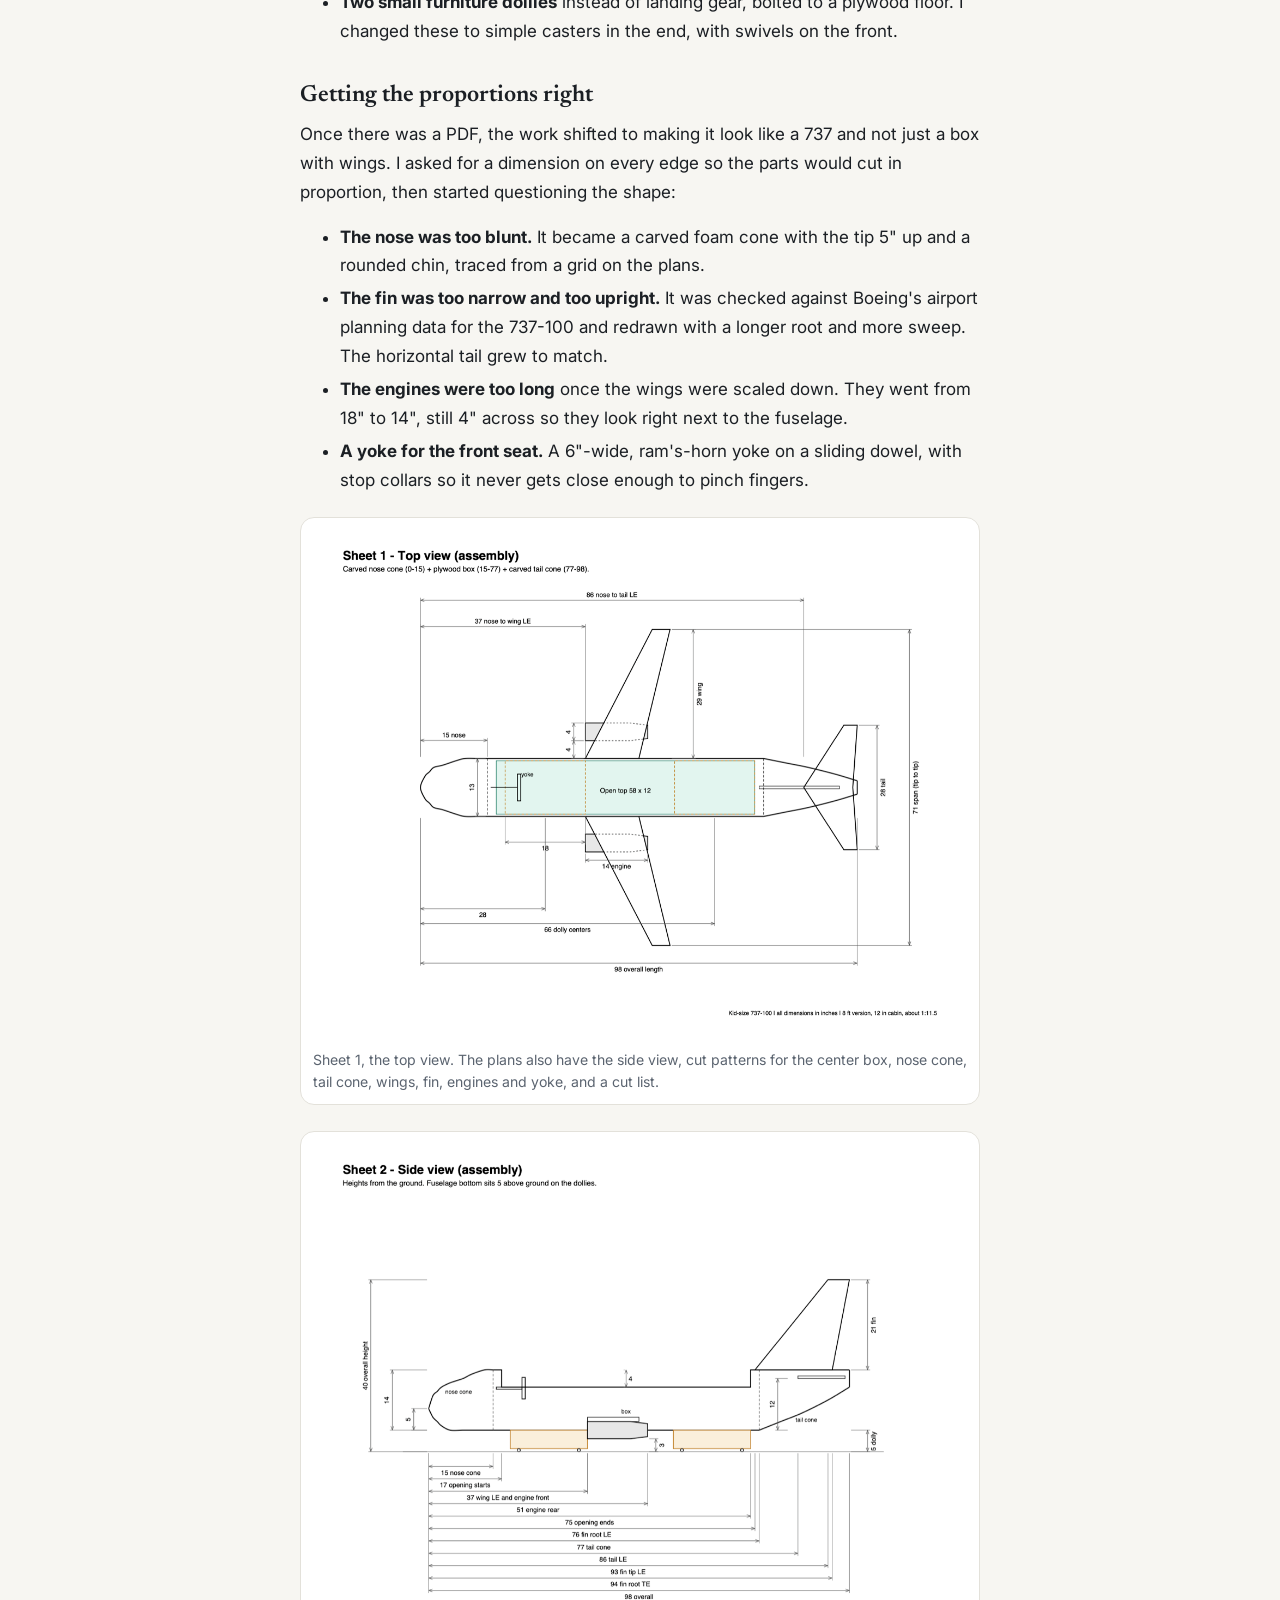
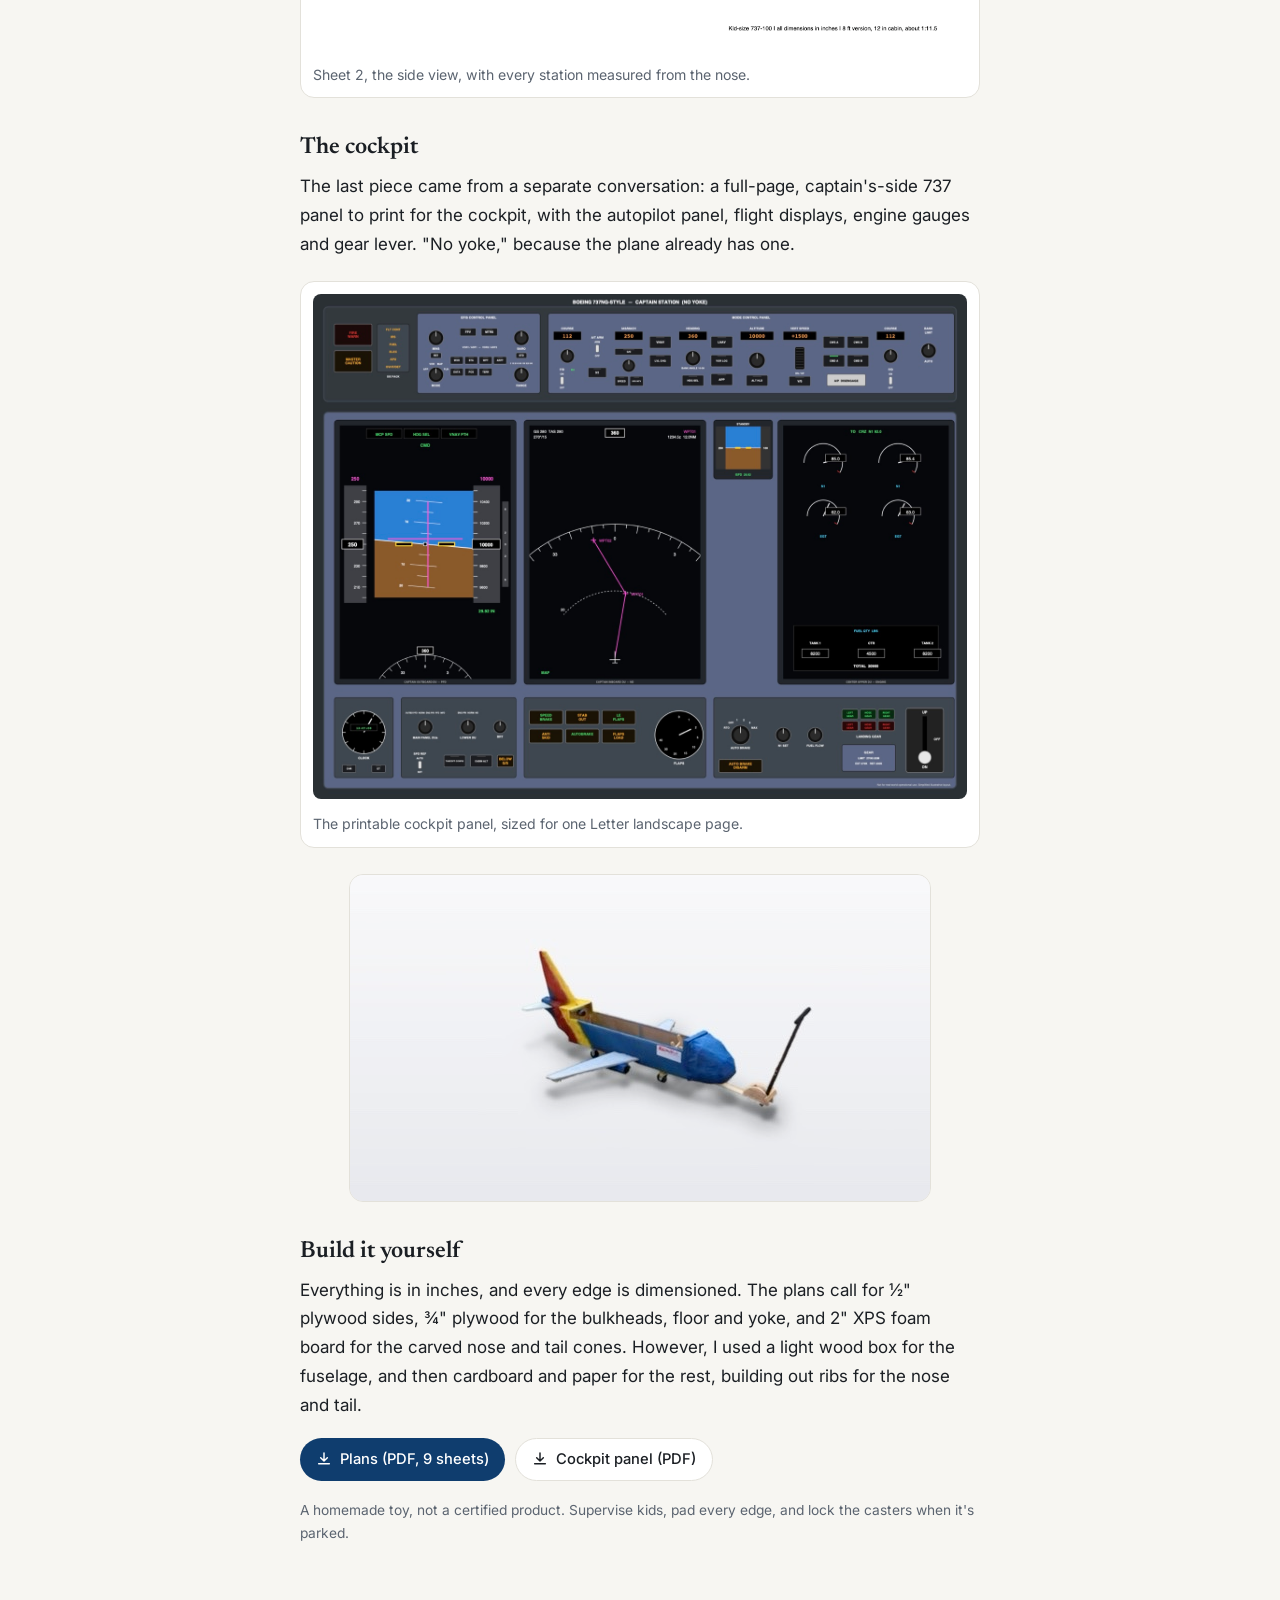
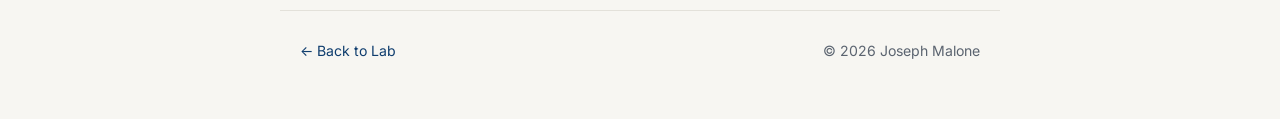
==== commit 06ae4da7: "737 page: note the actual build materials Co-Authored-By: Claude Opus 5.5 <noreply@anthropic.com>" ====
--- a/lab/737-kid-plane/index.html
+++ b/lab/737-kid-plane/index.html
@@ -89,7 +89,7 @@
   </figure>
 
   <h2>Build it yourself</h2>
-  <p>Everything is in inches, and every edge is dimensioned. The plans call for ½" plywood sides, ¾" plywood for the bulkheads, floor and yoke, and 2" XPS foam board for the carved nose and tail cones.</p>
+  <p>Everything is in inches, and every edge is dimensioned. The plans call for ½" plywood sides, ¾" plywood for the bulkheads, floor and yoke, and 2" XPS foam board for the carved nose and tail cones. However, I used a light wood box for the fuselage, and then cardboard and paper for the rest, building out ribs for the nose and tail.</p>
   <div class="btn-row">
     <a class="btn" href="/lab/737-kid-plane/737-100-kid-plane-8ft.pdf" download><svg viewBox="0 0 24 24" aria-hidden="true"><path d="M12 3v12m0 0-5-5m5 5 5-5M4 19h16" fill="none" stroke="currentColor" stroke-width="2.2" stroke-linecap="round" stroke-linejoin="round"/></svg>Plans (PDF, 9 sheets)</a>
     <a class="btn ghost" href="/lab/737-kid-plane/737-captain-panel.pdf" download><svg viewBox="0 0 24 24" aria-hidden="true"><path d="M12 3v12m0 0-5-5m5 5 5-5M4 19h16" fill="none" stroke="currentColor" stroke-width="2.2" stroke-linecap="round" stroke-linejoin="round"/></svg>Cockpit panel (PDF)</a>
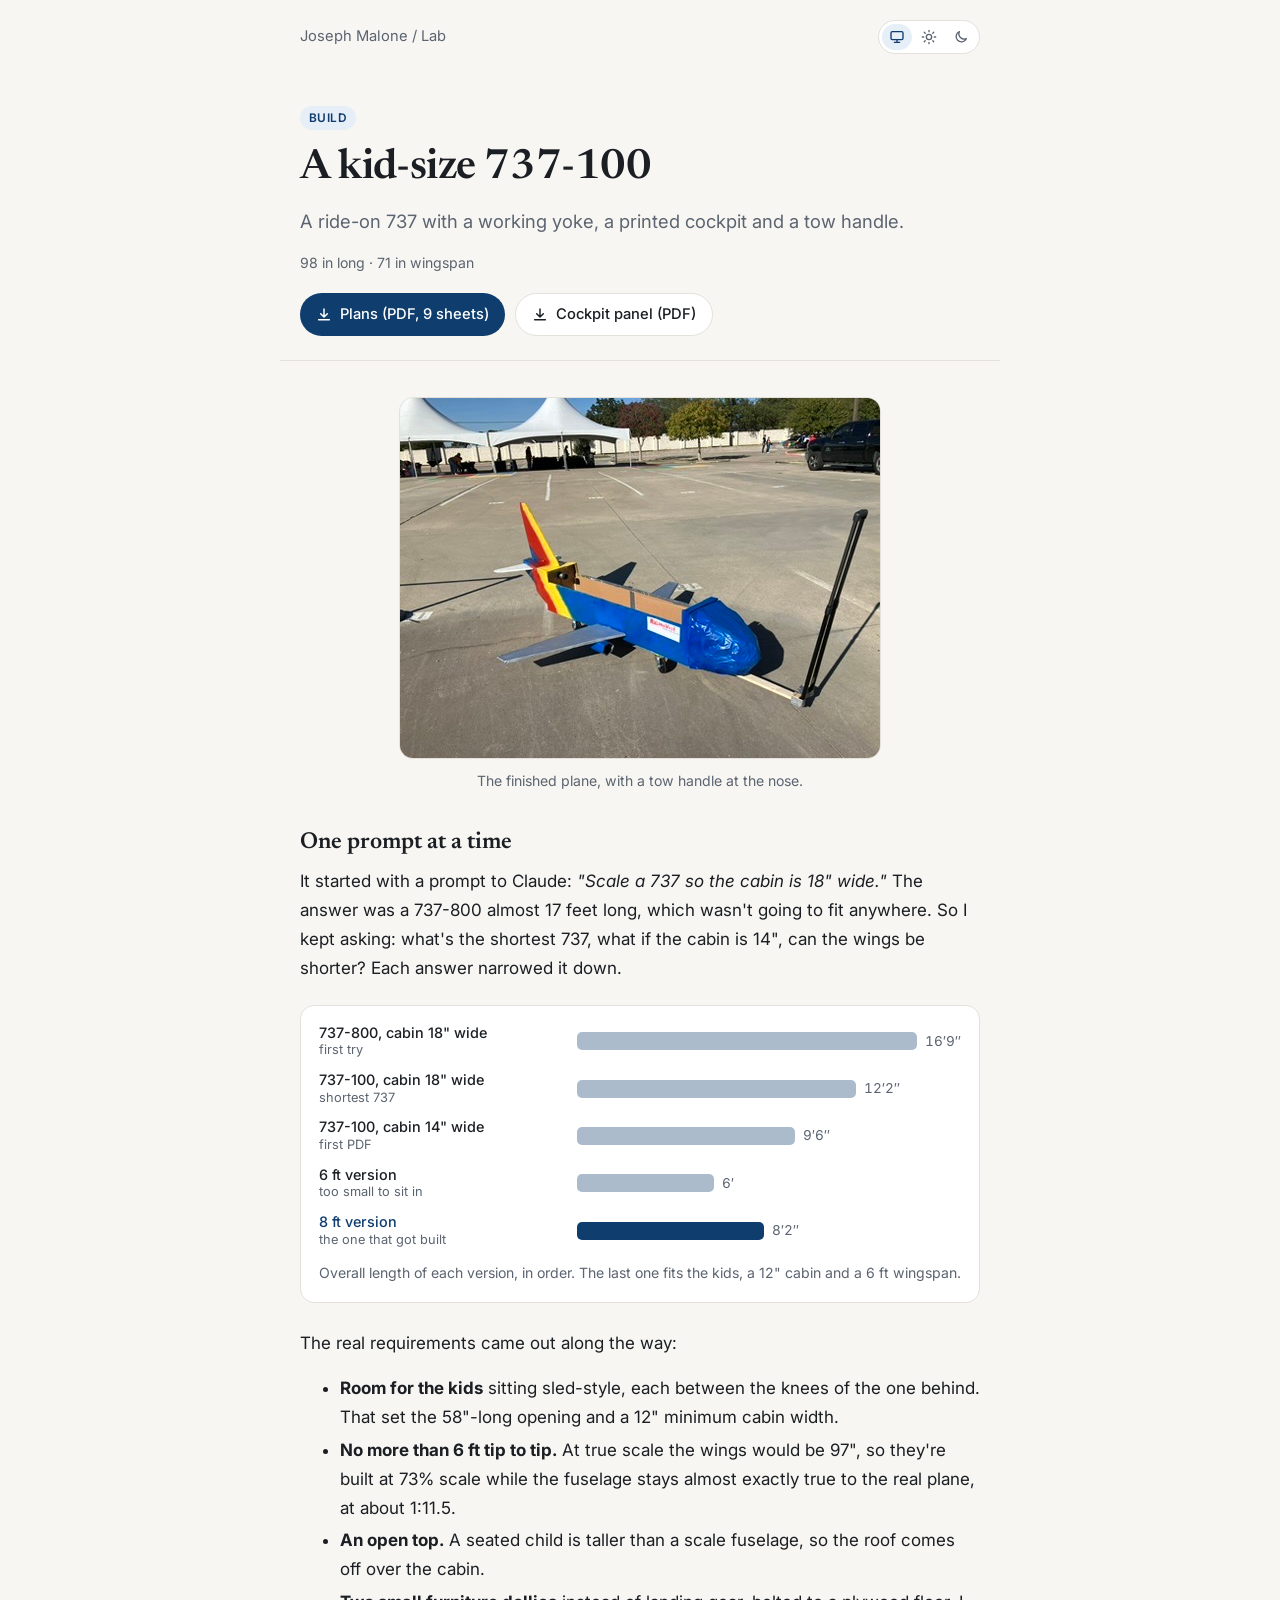
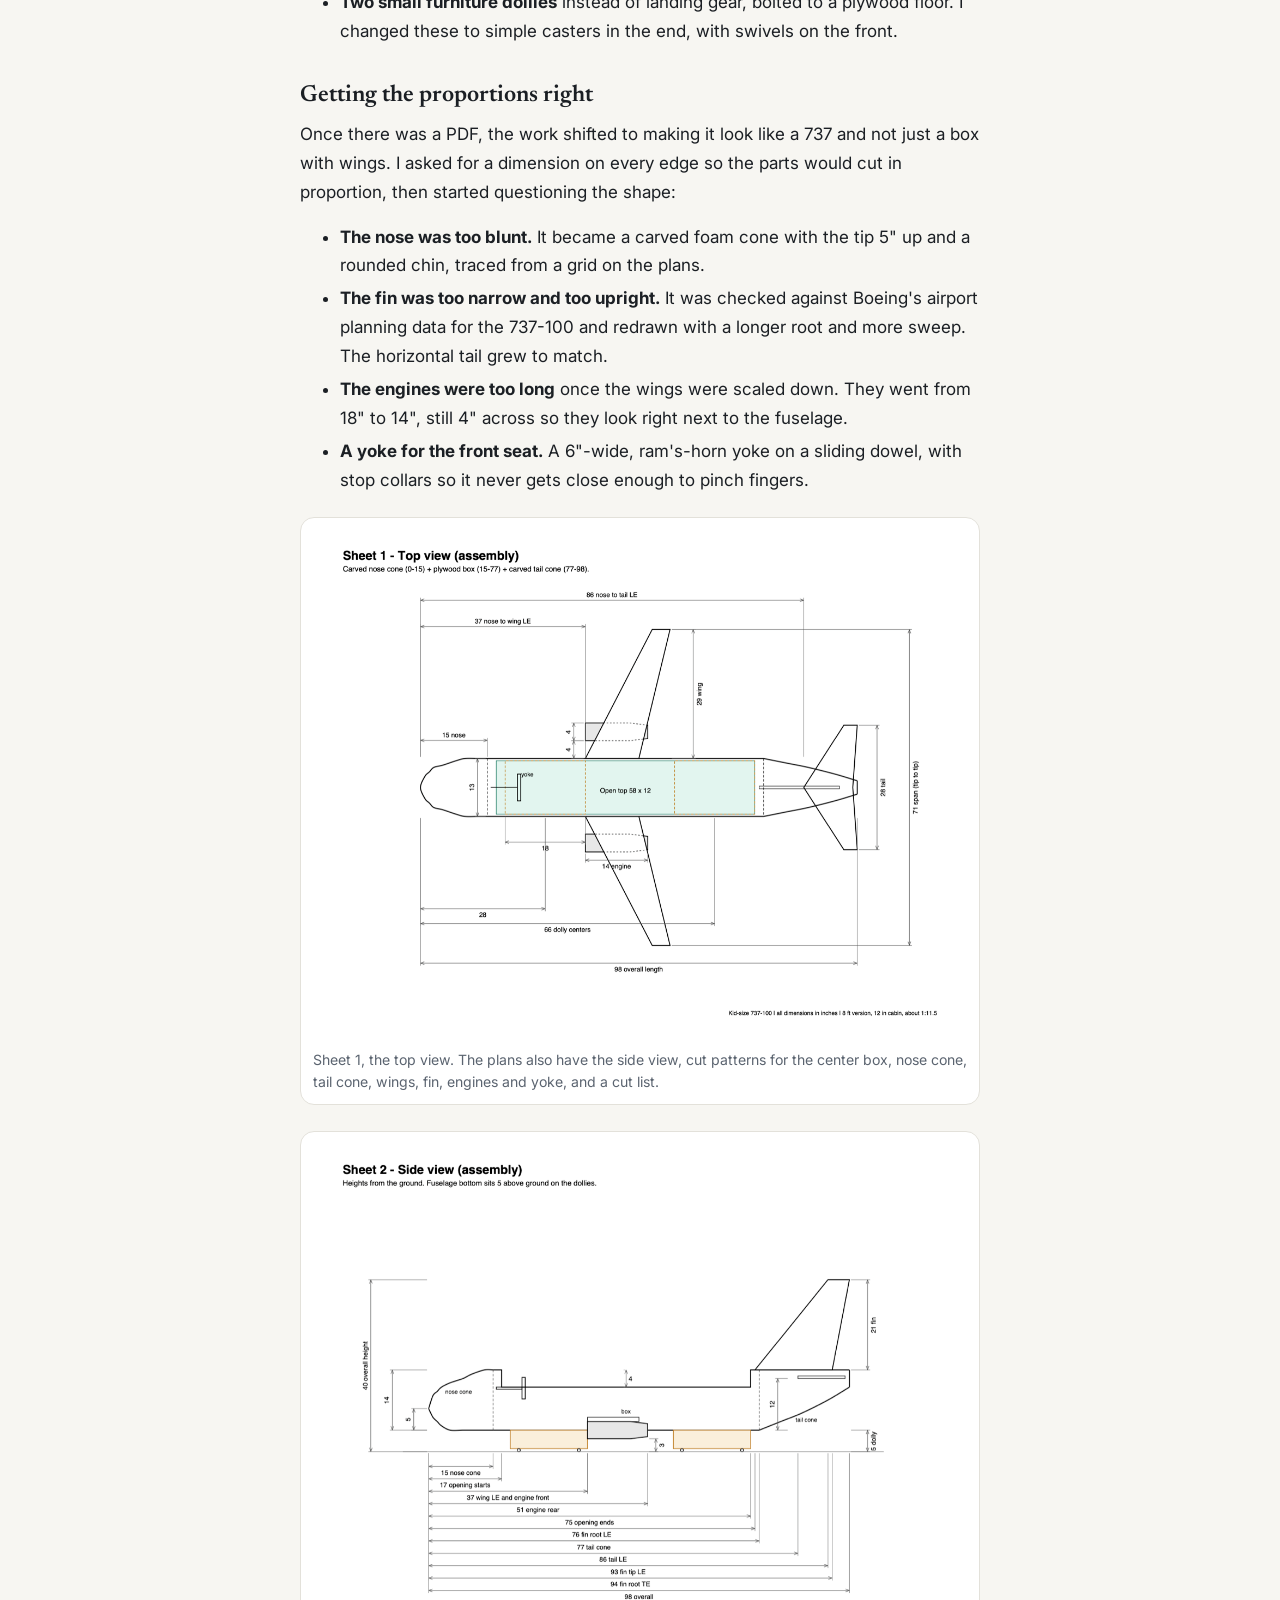
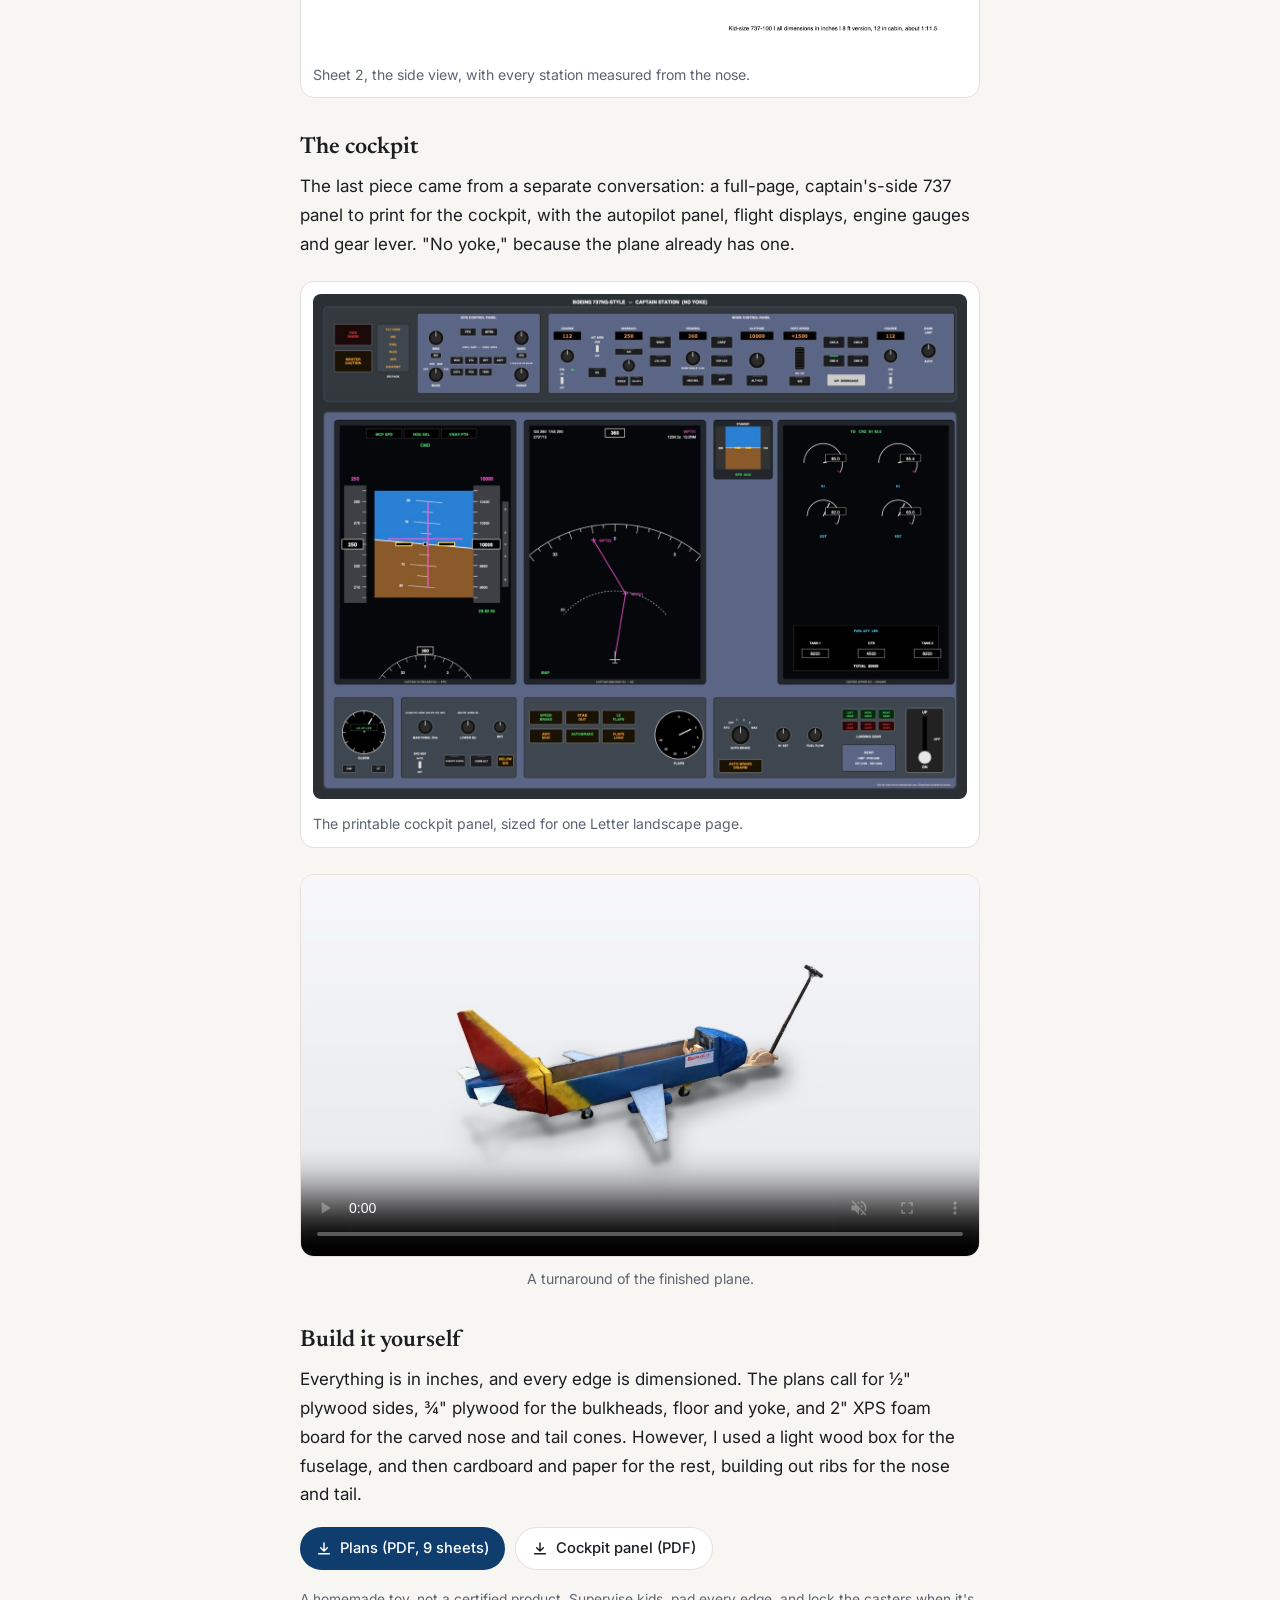
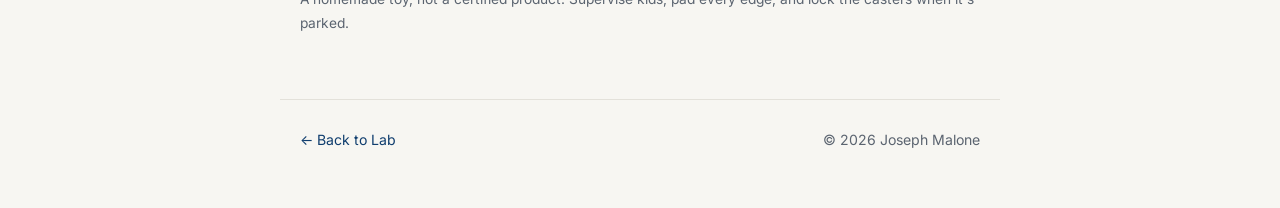
==== commit 90b6d05c: "737 page: replace still with turntable video of the finished plane Co-Authored-By: Claude Opus 5.5 <" ====
--- a/lab/737-kid-plane/index.html
+++ b/lab/737-kid-plane/index.html
@@ -85,7 +85,8 @@
   </figure>
 
   <figure class="photo">
-    <img src="/lab/737-kid-plane/plane-studio.jpg" alt="The finished kid-size 737 seen from above and behind, with the open cabin, wings, engines and tow handle" width="580" height="326" loading="lazy">
+    <video src="/lab/737-kid-plane/plane-demo.mp4" poster="/lab/737-kid-plane/plane-demo-poster.jpg" width="1280" height="720" controls muted loop playsinline preload="metadata" aria-label="Turntable video of the finished kid-size 737 showing the plane from every side"></video>
+    <figcaption>A turnaround of the finished plane.</figcaption>
   </figure>
 
   <h2>Build it yourself</h2>
--- a/lab/lab.css
+++ b/lab/lab.css
@@ -102,6 +102,7 @@
 .btn.ghost:hover{border-color:var(--accent);color:var(--accent);opacity:1}
 .photo{margin:24px 0 28px;text-align:center}
 .photo img{display:block;width:auto;max-width:100%;height:auto;margin:0 auto;border-radius:14px;border:1px solid var(--line)}
+.photo video{display:block;width:100%;max-width:720px;height:auto;margin:0 auto;border-radius:14px;border:1px solid var(--line);background:#fff}
 .photo figcaption{margin-top:10px;font-size:.88rem;color:var(--muted)}
 .fig.sheet{padding:12px}
 .fig.sheet img{display:block;width:100%;height:auto;border-radius:8px;background:#fff}
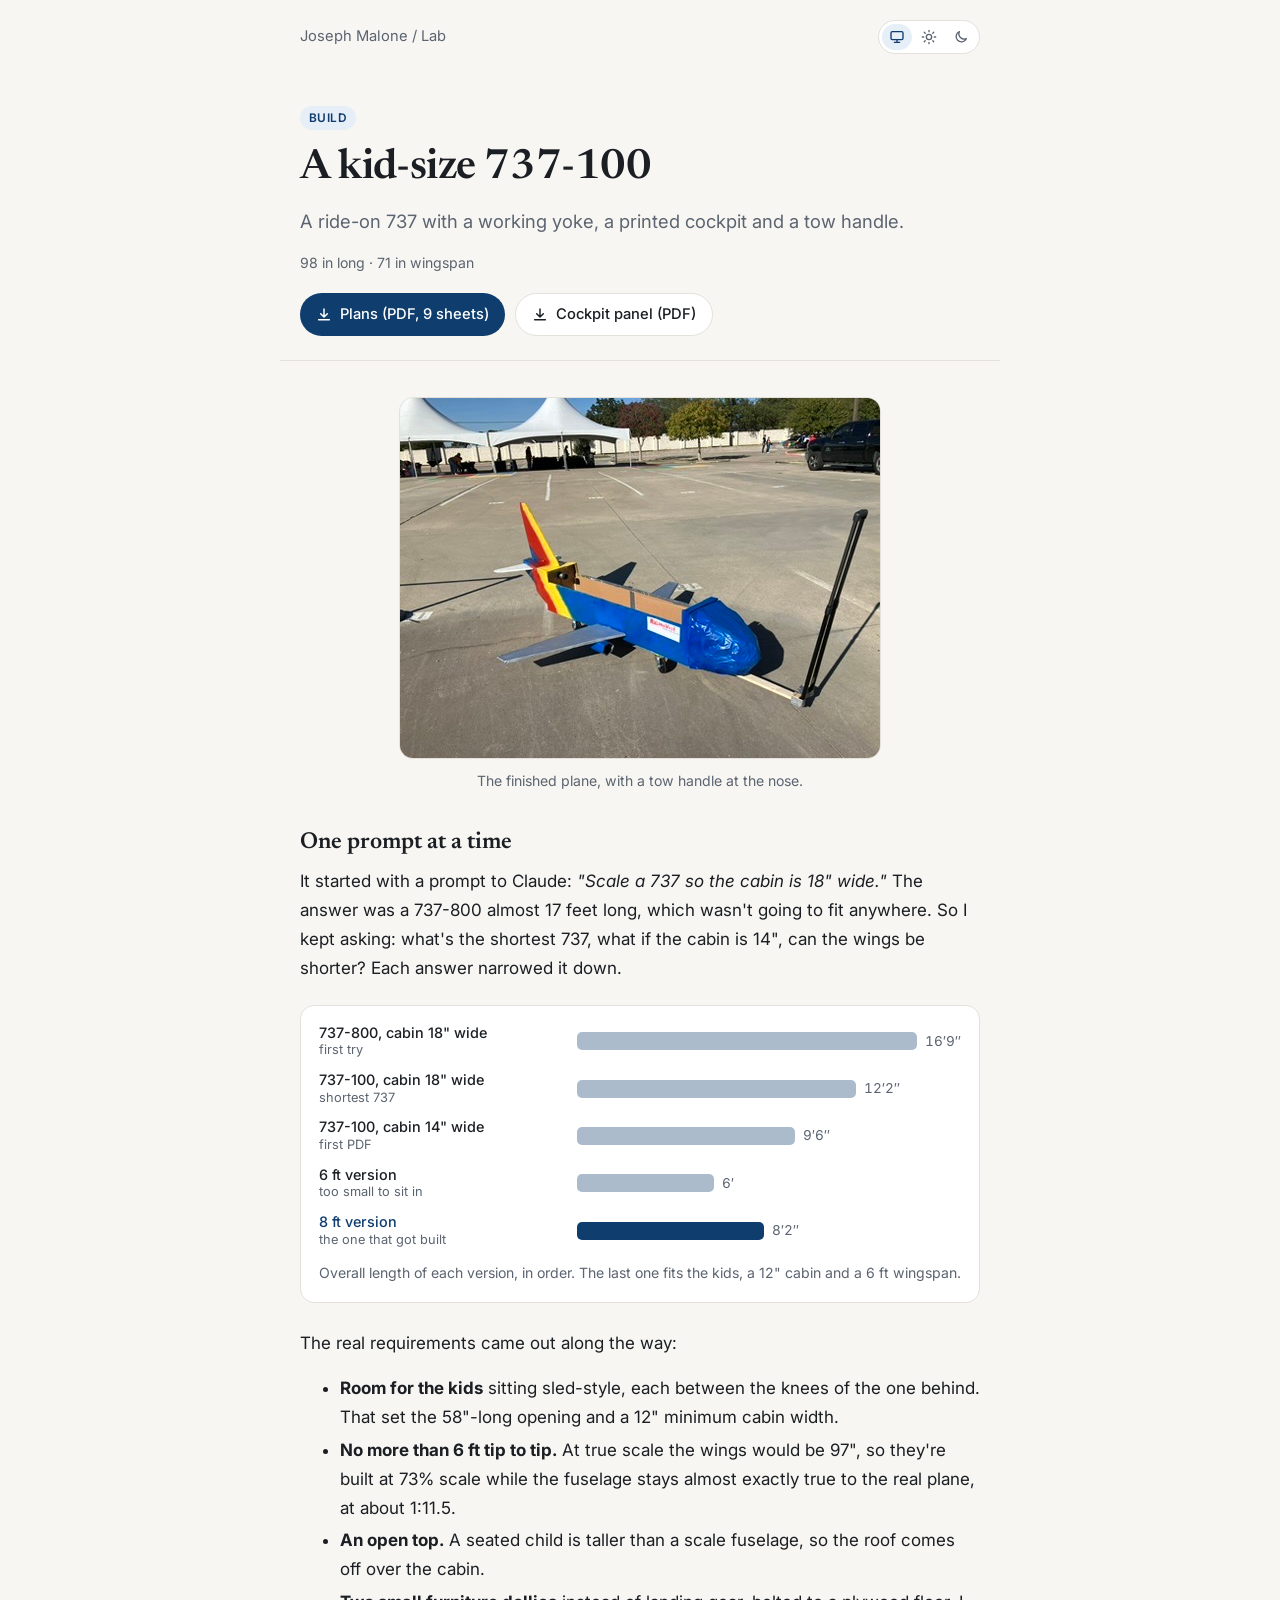
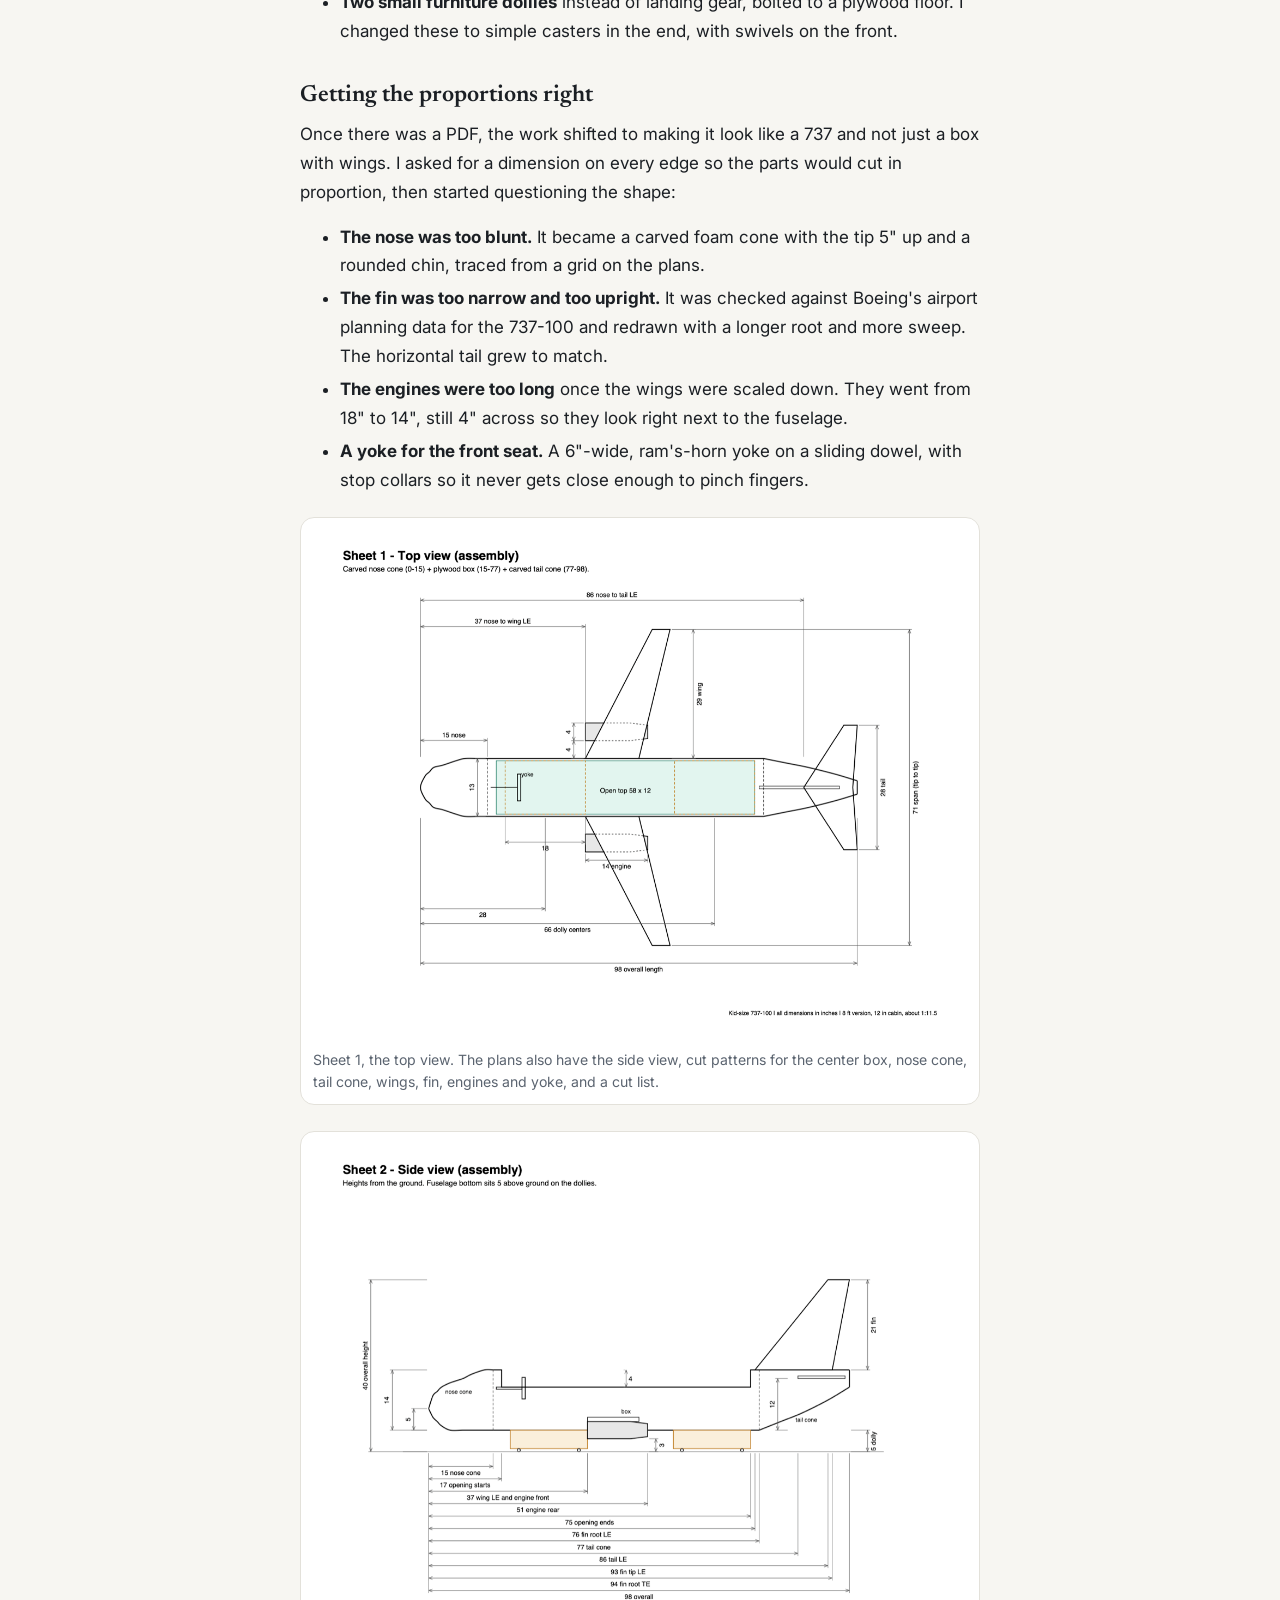
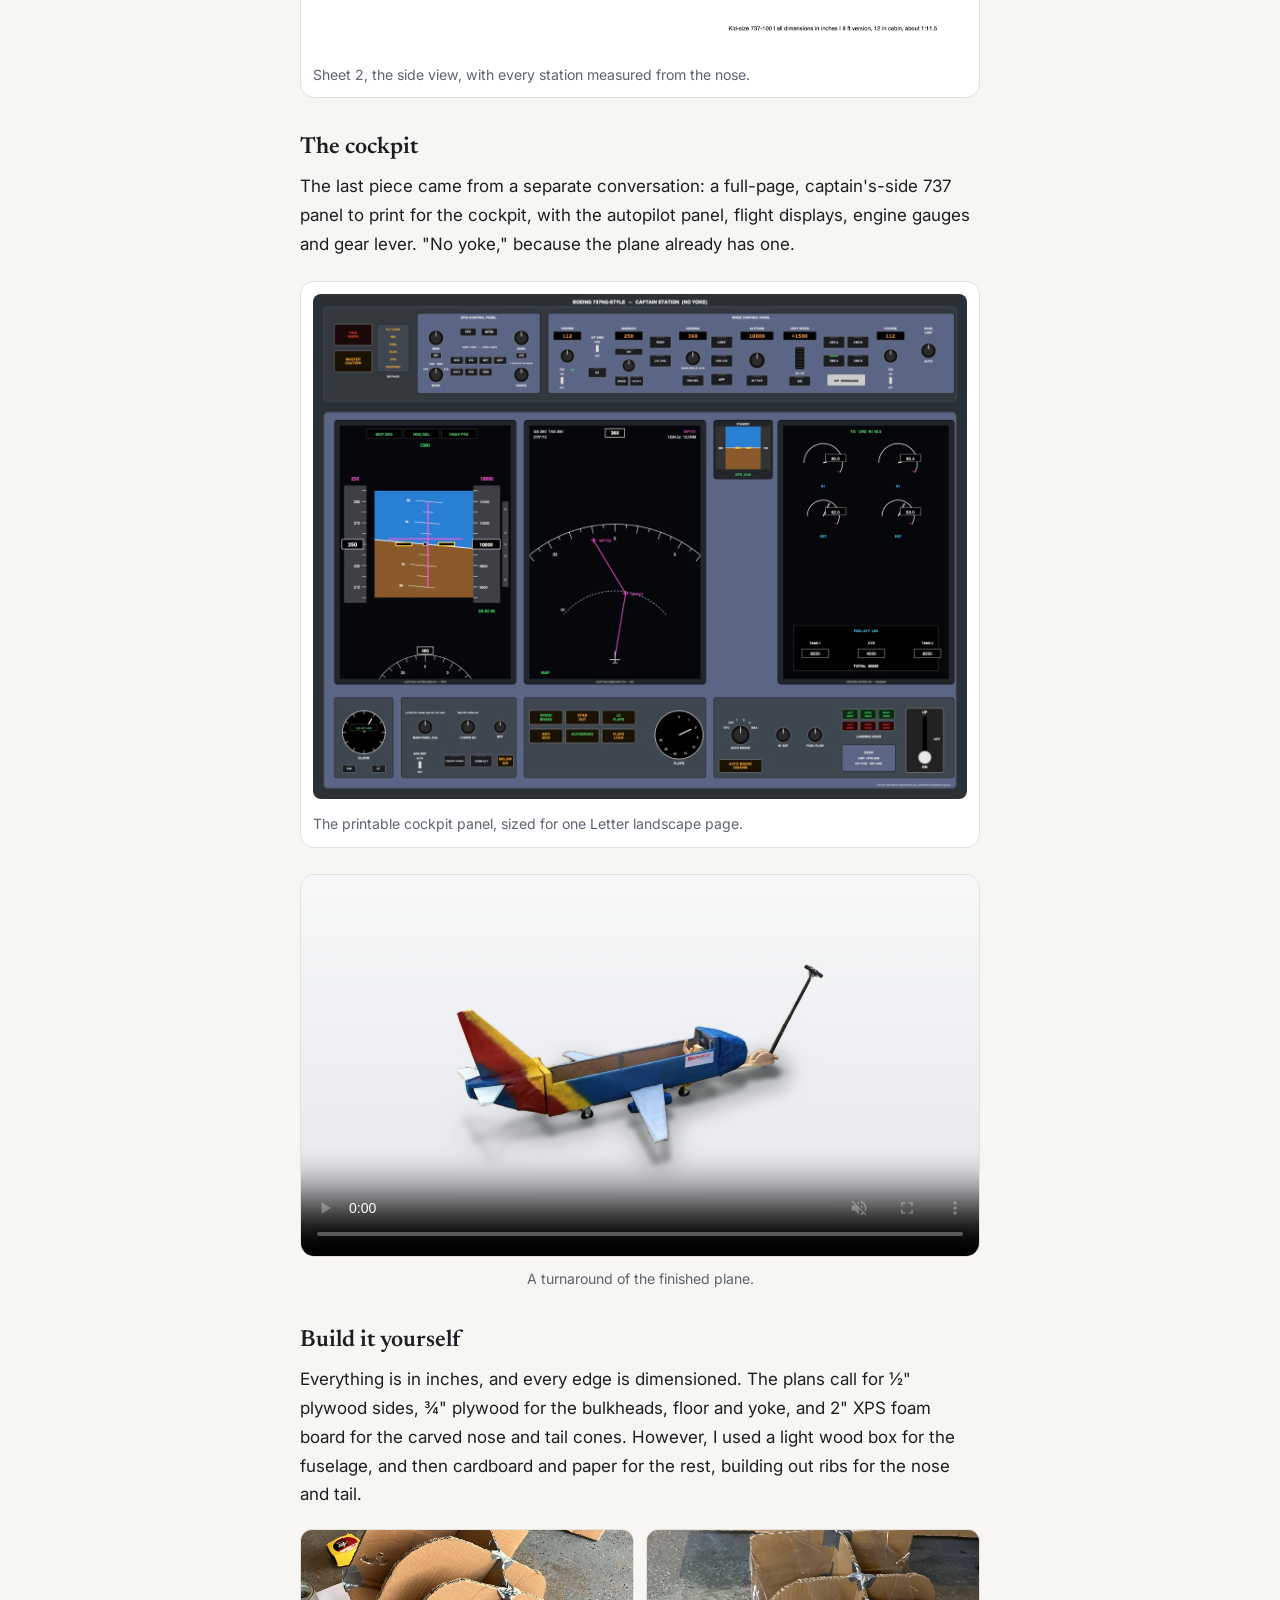
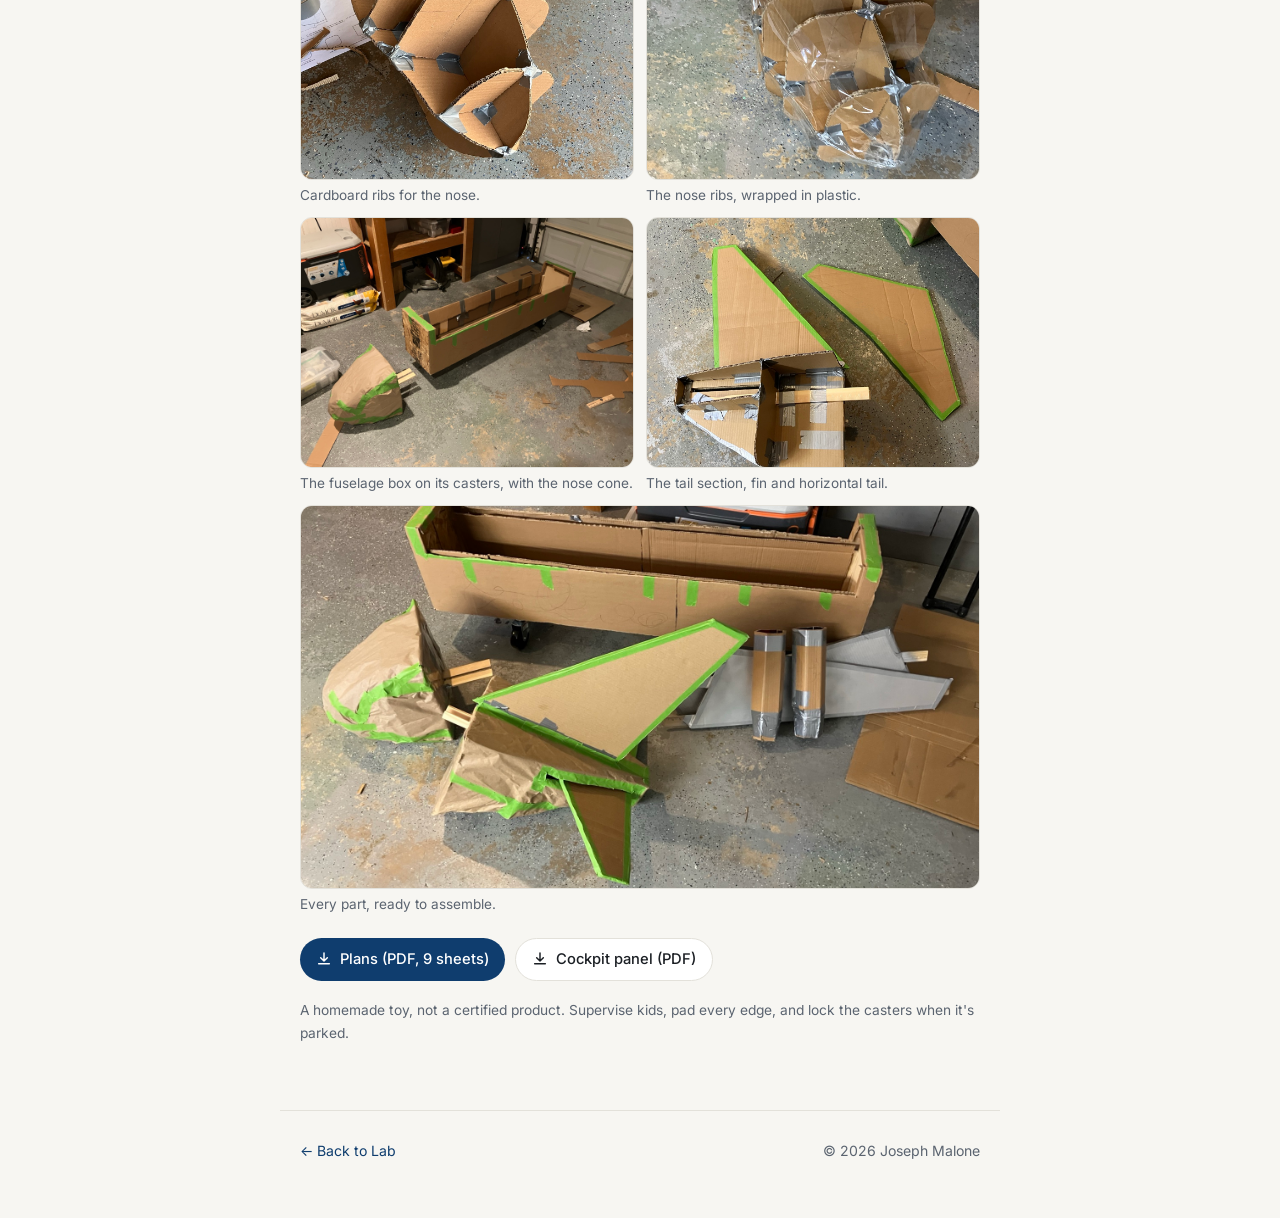
==== commit 62159336: "737 page: add build photo gallery (metadata stripped) Co-Authored-By: Claude Opus 5.5 <noreply@anthr" ====
--- a/lab/737-kid-plane/index.html
+++ b/lab/737-kid-plane/index.html
@@ -91,6 +91,13 @@
 
   <h2>Build it yourself</h2>
   <p>Everything is in inches, and every edge is dimensioned. The plans call for ½" plywood sides, ¾" plywood for the bulkheads, floor and yoke, and 2" XPS foam board for the carved nose and tail cones. However, I used a light wood box for the fuselage, and then cardboard and paper for the rest, building out ribs for the nose and tail.</p>
+  <div class="gallery">
+      <figure><a href="/lab/737-kid-plane/build-1-nose-ribs.jpg"><img src="/lab/737-kid-plane/build-1-nose-ribs.jpg" alt="Cardboard ribs for the nose, taped together on the garage floor" width="1200" height="1600" loading="lazy"></a><figcaption>Cardboard ribs for the nose.</figcaption></figure>
+      <figure><a href="/lab/737-kid-plane/build-2-nose-wrapped.jpg"><img src="/lab/737-kid-plane/build-2-nose-wrapped.jpg" alt="The cardboard nose ribs wrapped in clear plastic" width="1200" height="1600" loading="lazy"></a><figcaption>The nose ribs, wrapped in plastic.</figcaption></figure>
+      <figure><a href="/lab/737-kid-plane/build-3-fuselage.jpg"><img src="/lab/737-kid-plane/build-3-fuselage.jpg" alt="The open fuselage box on casters, with the paper-covered nose cone beside it" width="1600" height="1200" loading="lazy"></a><figcaption>The fuselage box on its casters, with the nose cone.</figcaption></figure>
+      <figure><a href="/lab/737-kid-plane/build-4-tail.jpg"><img src="/lab/737-kid-plane/build-4-tail.jpg" alt="The tail section: a cardboard box frame with the fin and horizontal tail pieces edged in green tape" width="1200" height="1600" loading="lazy"></a><figcaption>The tail section, fin and horizontal tail.</figcaption></figure>
+      <figure><a href="/lab/737-kid-plane/build-5-parts.jpg"><img src="/lab/737-kid-plane/build-5-parts.jpg" alt="All the parts laid out before assembly: fuselage, nose and tail cones, fin, wings and engines" width="1600" height="1200" loading="lazy"></a><figcaption>Every part, ready to assemble.</figcaption></figure>
+  </div>
   <div class="btn-row">
     <a class="btn" href="/lab/737-kid-plane/737-100-kid-plane-8ft.pdf" download><svg viewBox="0 0 24 24" aria-hidden="true"><path d="M12 3v12m0 0-5-5m5 5 5-5M4 19h16" fill="none" stroke="currentColor" stroke-width="2.2" stroke-linecap="round" stroke-linejoin="round"/></svg>Plans (PDF, 9 sheets)</a>
     <a class="btn ghost" href="/lab/737-kid-plane/737-captain-panel.pdf" download><svg viewBox="0 0 24 24" aria-hidden="true"><path d="M12 3v12m0 0-5-5m5 5 5-5M4 19h16" fill="none" stroke="currentColor" stroke-width="2.2" stroke-linecap="round" stroke-linejoin="round"/></svg>Cockpit panel (PDF)</a>
--- a/lab/lab.css
+++ b/lab/lab.css
@@ -119,3 +119,14 @@
 .bar-row.final .bar-label{color:var(--accent)}
 .bar-val{font-size:.85rem;font-variant-numeric:tabular-nums;color:var(--muted);white-space:nowrap}
 @media (max-width:520px){.bar-row{grid-template-columns:1fr;gap:4px}}
+
+/* Build photo gallery */
+.gallery{display:grid;grid-template-columns:repeat(2,1fr);gap:12px;margin:20px 0 24px}
+.gallery figure{margin:0}
+.gallery a{display:block;border-radius:12px;overflow:hidden;border:1px solid var(--line)}
+.gallery img{display:block;width:100%;height:auto;aspect-ratio:4/3;object-fit:cover;transition:transform .2s}
+.gallery a:hover img{transform:scale(1.03)}
+.gallery figcaption{margin-top:6px;font-size:.85rem;color:var(--muted);line-height:1.4}
+@media (max-width:520px){.gallery{grid-template-columns:1fr}}
+.gallery figure:last-child:nth-child(odd){grid-column:1/-1}
+.gallery figure:last-child:nth-child(odd) img{aspect-ratio:16/9}
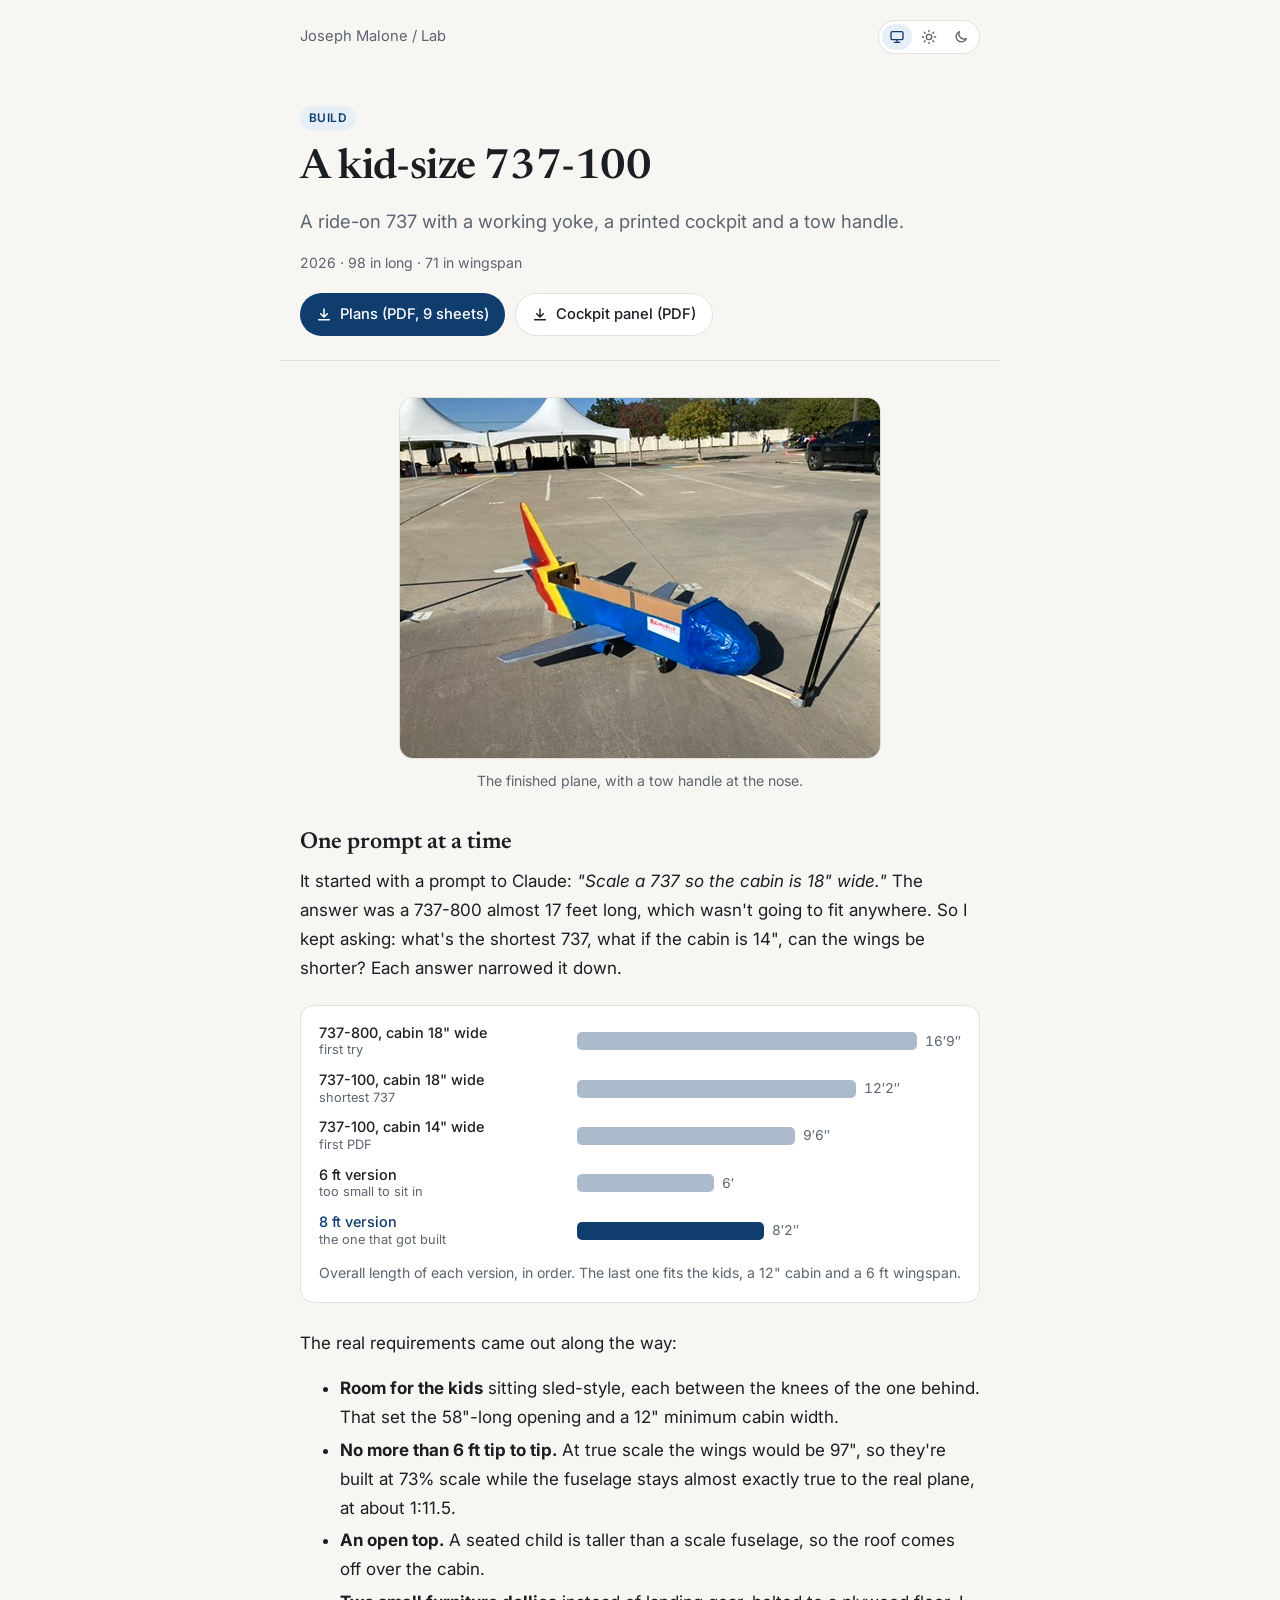
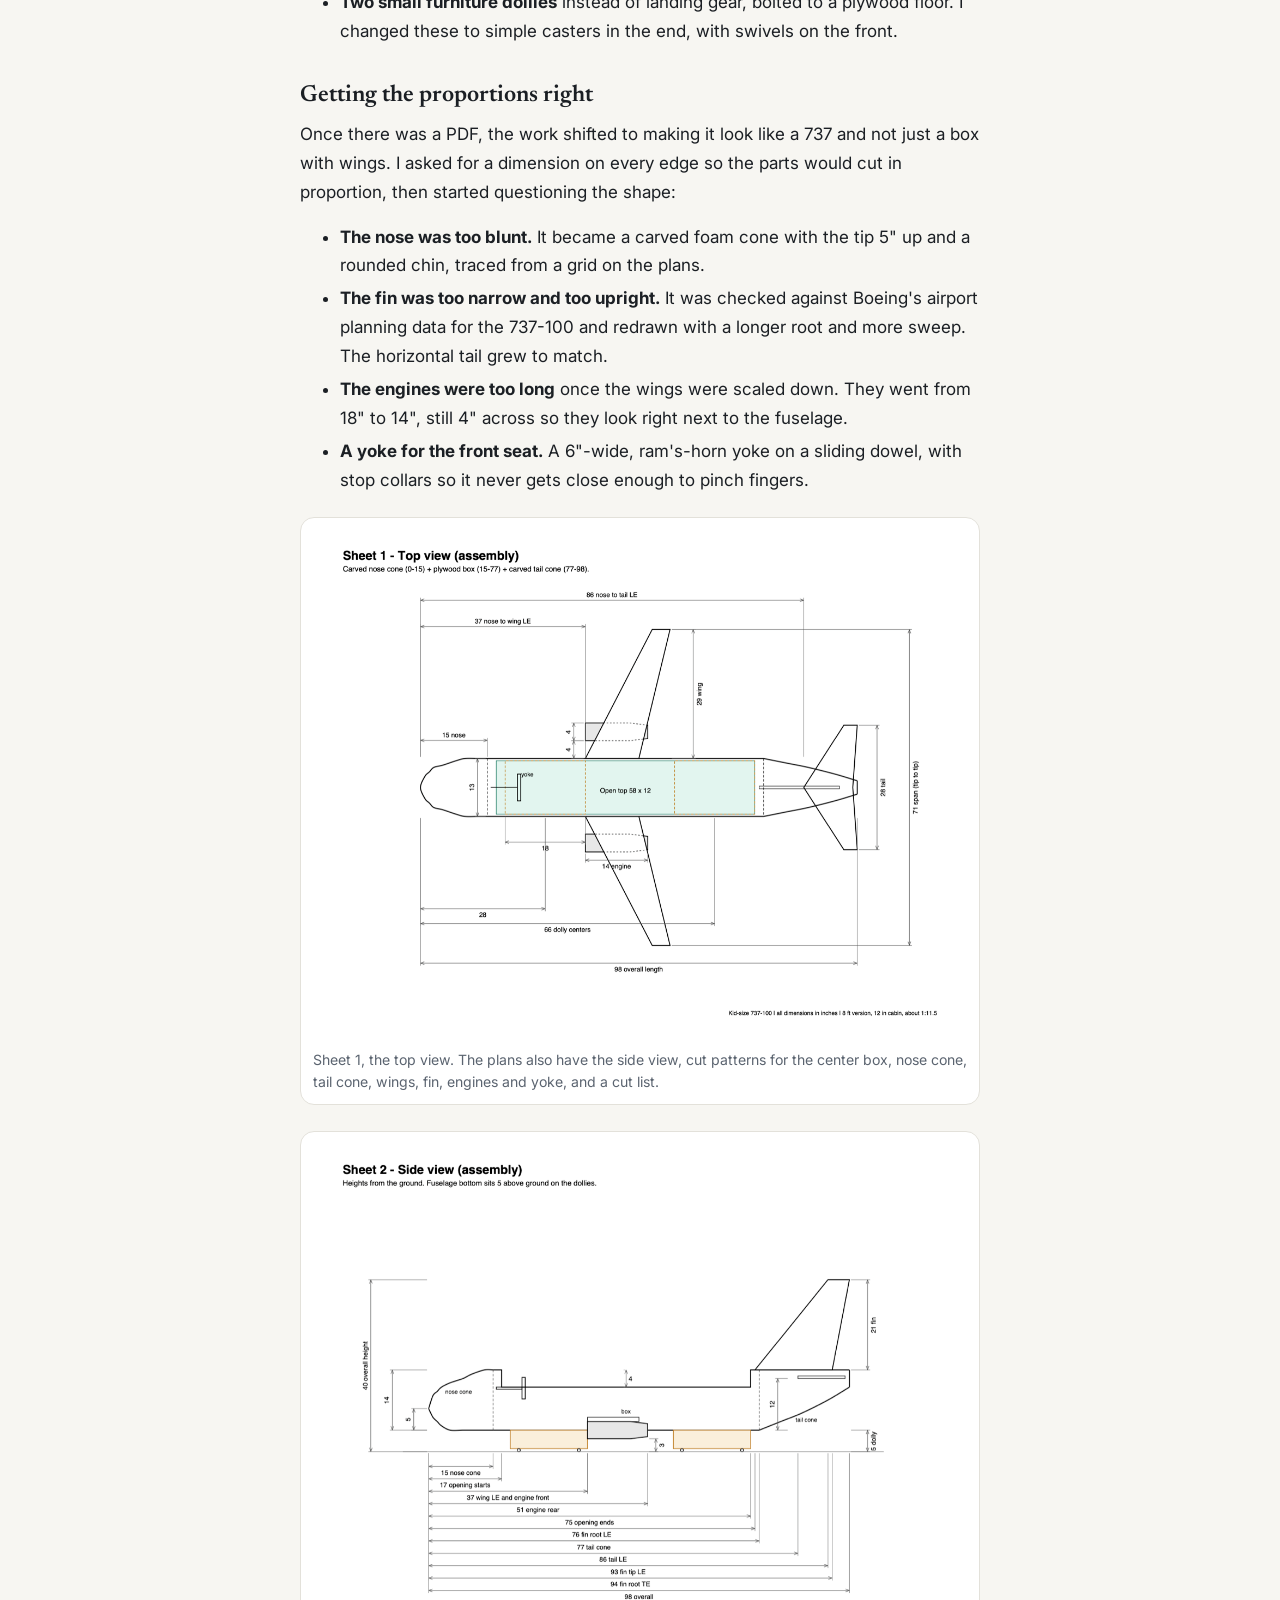
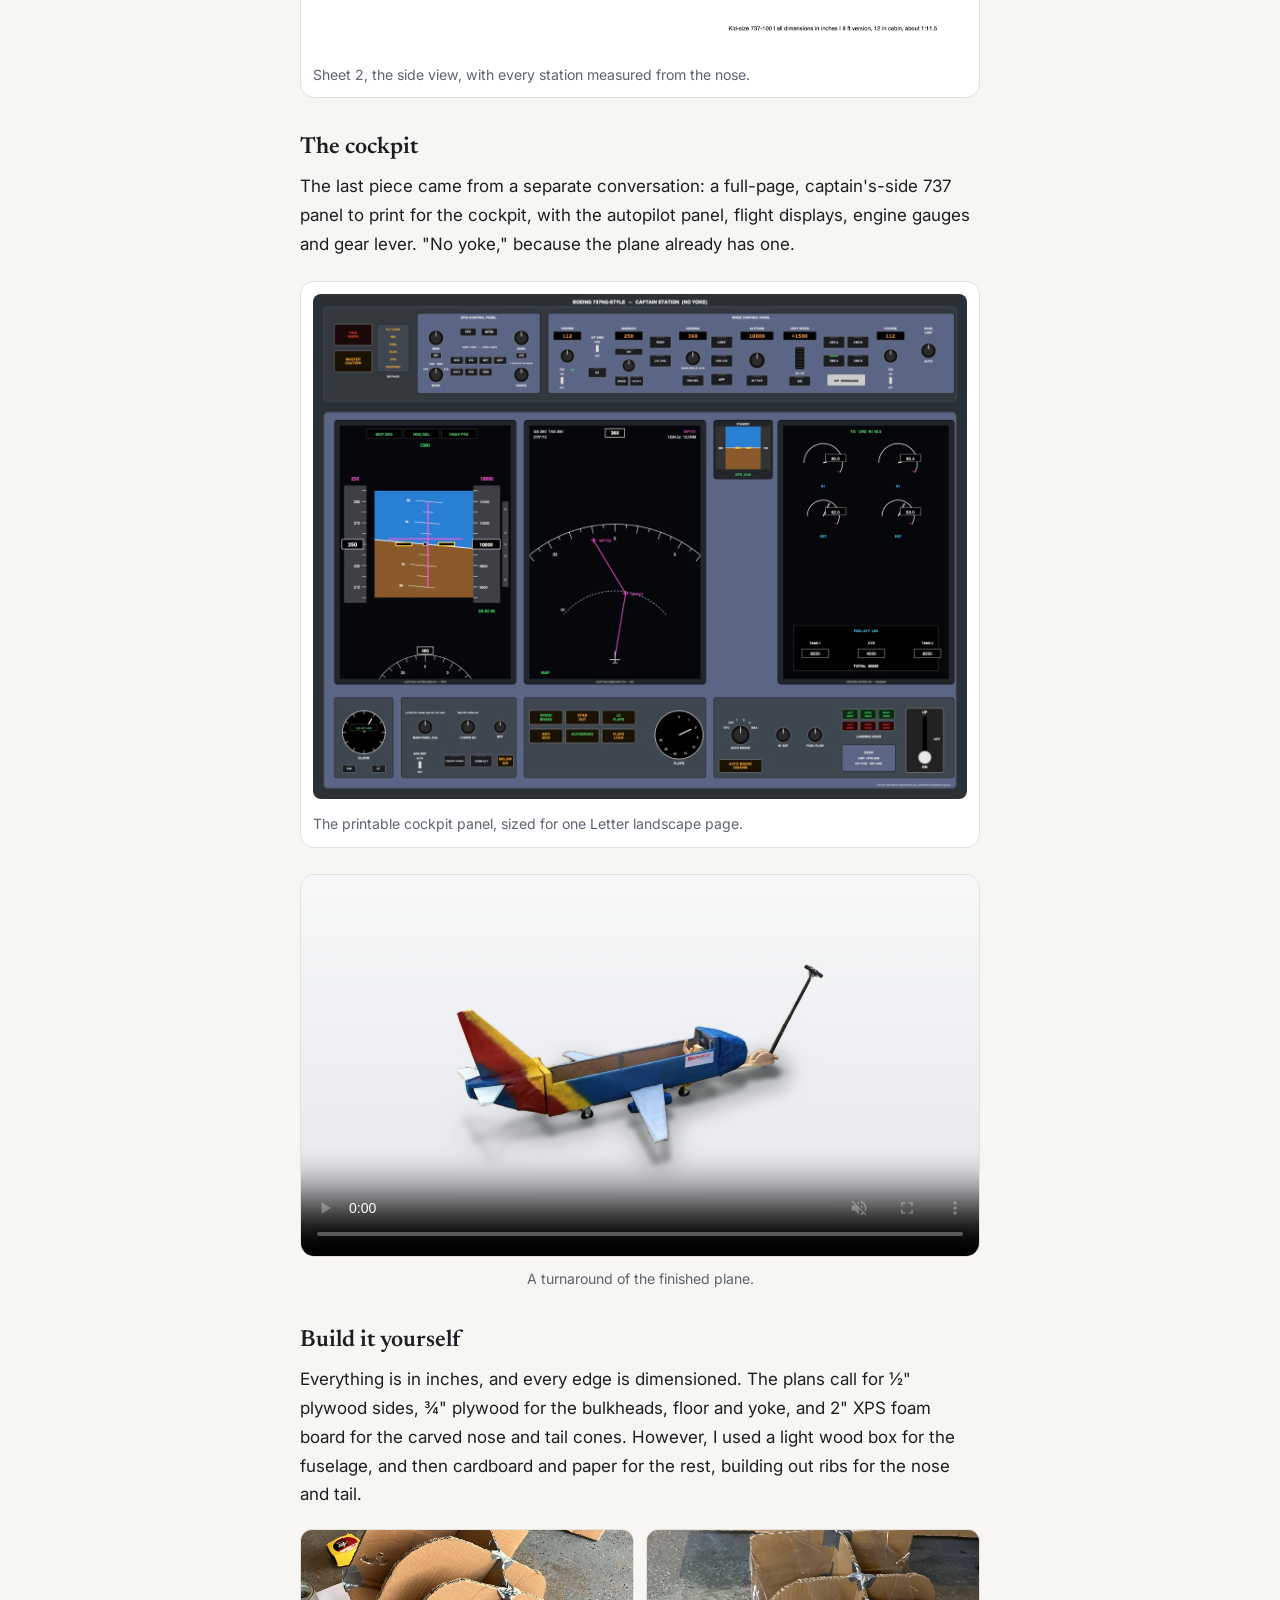
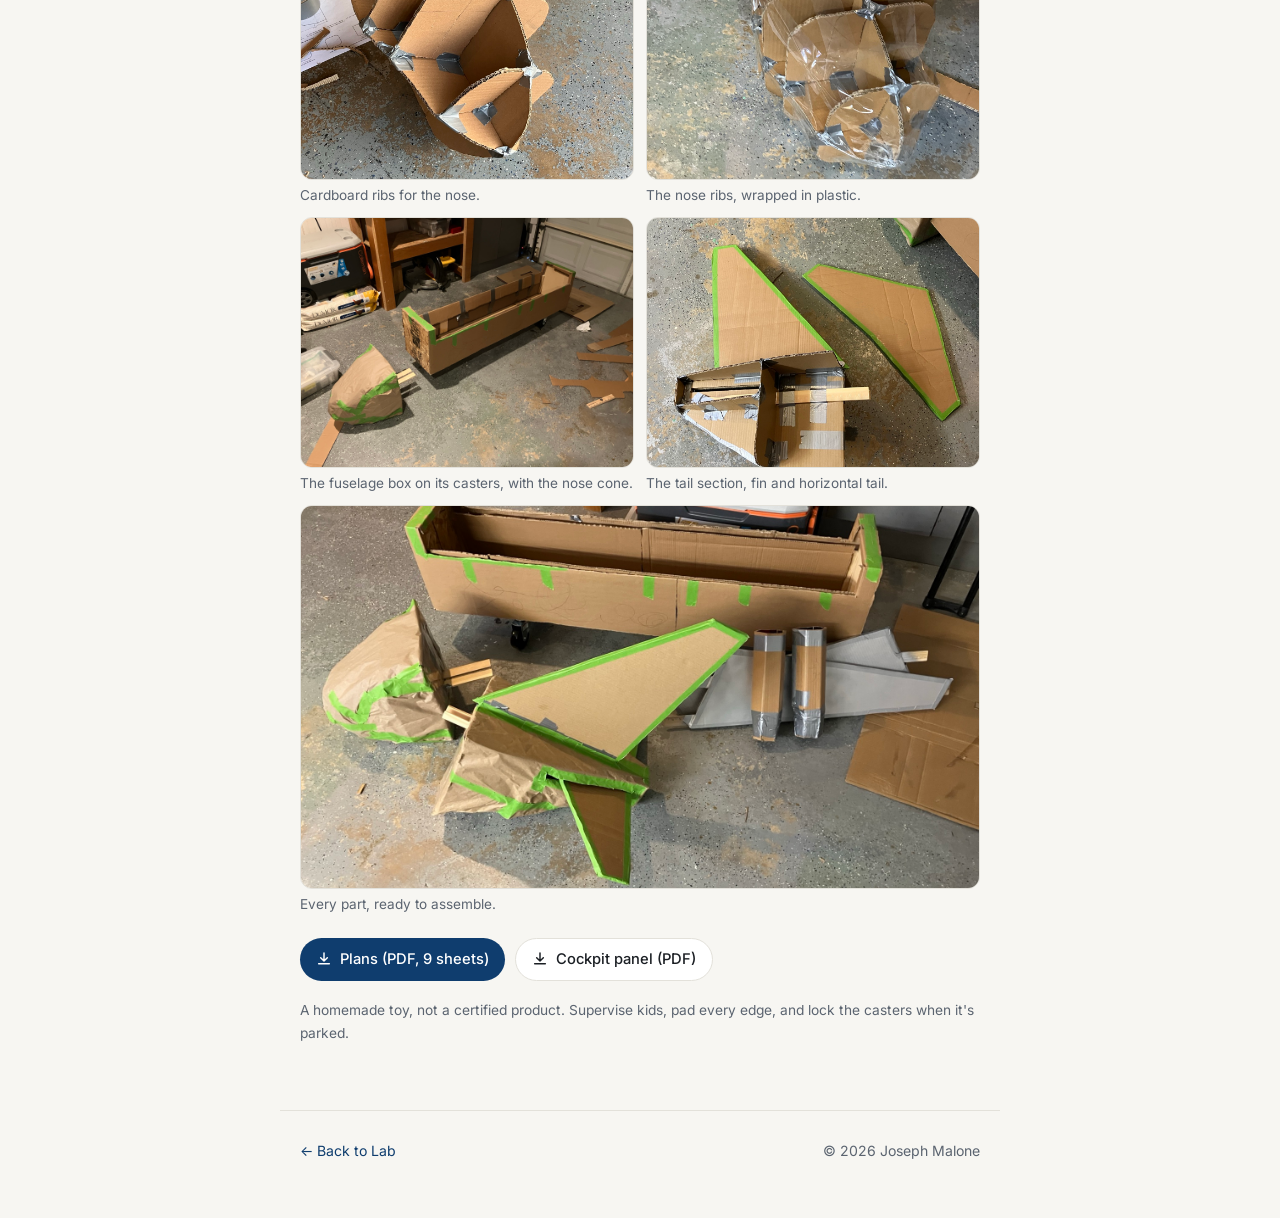
==== commit 5323df38: "Lab articles: show the year in each header Co-Authored-By: Claude Opus 5.5 <noreply@anthropic.com>" ====
--- a/lab/737-kid-plane/index.html
+++ b/lab/737-kid-plane/index.html
@@ -30,7 +30,7 @@
   <span class="tag">Build</span>
   <h1>A kid-size 737-100</h1>
   <p class="dek">A ride-on 737 with a working yoke, a printed cockpit and a tow handle.</p>
-  <p class="meta">98 in long · 71 in wingspan</p>
+  <p class="meta">2026 · 98 in long · 71 in wingspan</p>
   <div class="btn-row">
     <a class="btn" href="/lab/737-kid-plane/737-100-kid-plane-8ft.pdf" download><svg viewBox="0 0 24 24" aria-hidden="true"><path d="M12 3v12m0 0-5-5m5 5 5-5M4 19h16" fill="none" stroke="currentColor" stroke-width="2.2" stroke-linecap="round" stroke-linejoin="round"/></svg>Plans (PDF, 9 sheets)</a>
     <a class="btn ghost" href="/lab/737-kid-plane/737-captain-panel.pdf" download><svg viewBox="0 0 24 24" aria-hidden="true"><path d="M12 3v12m0 0-5-5m5 5 5-5M4 19h16" fill="none" stroke="currentColor" stroke-width="2.2" stroke-linecap="round" stroke-linejoin="round"/></svg>Cockpit panel (PDF)</a>
